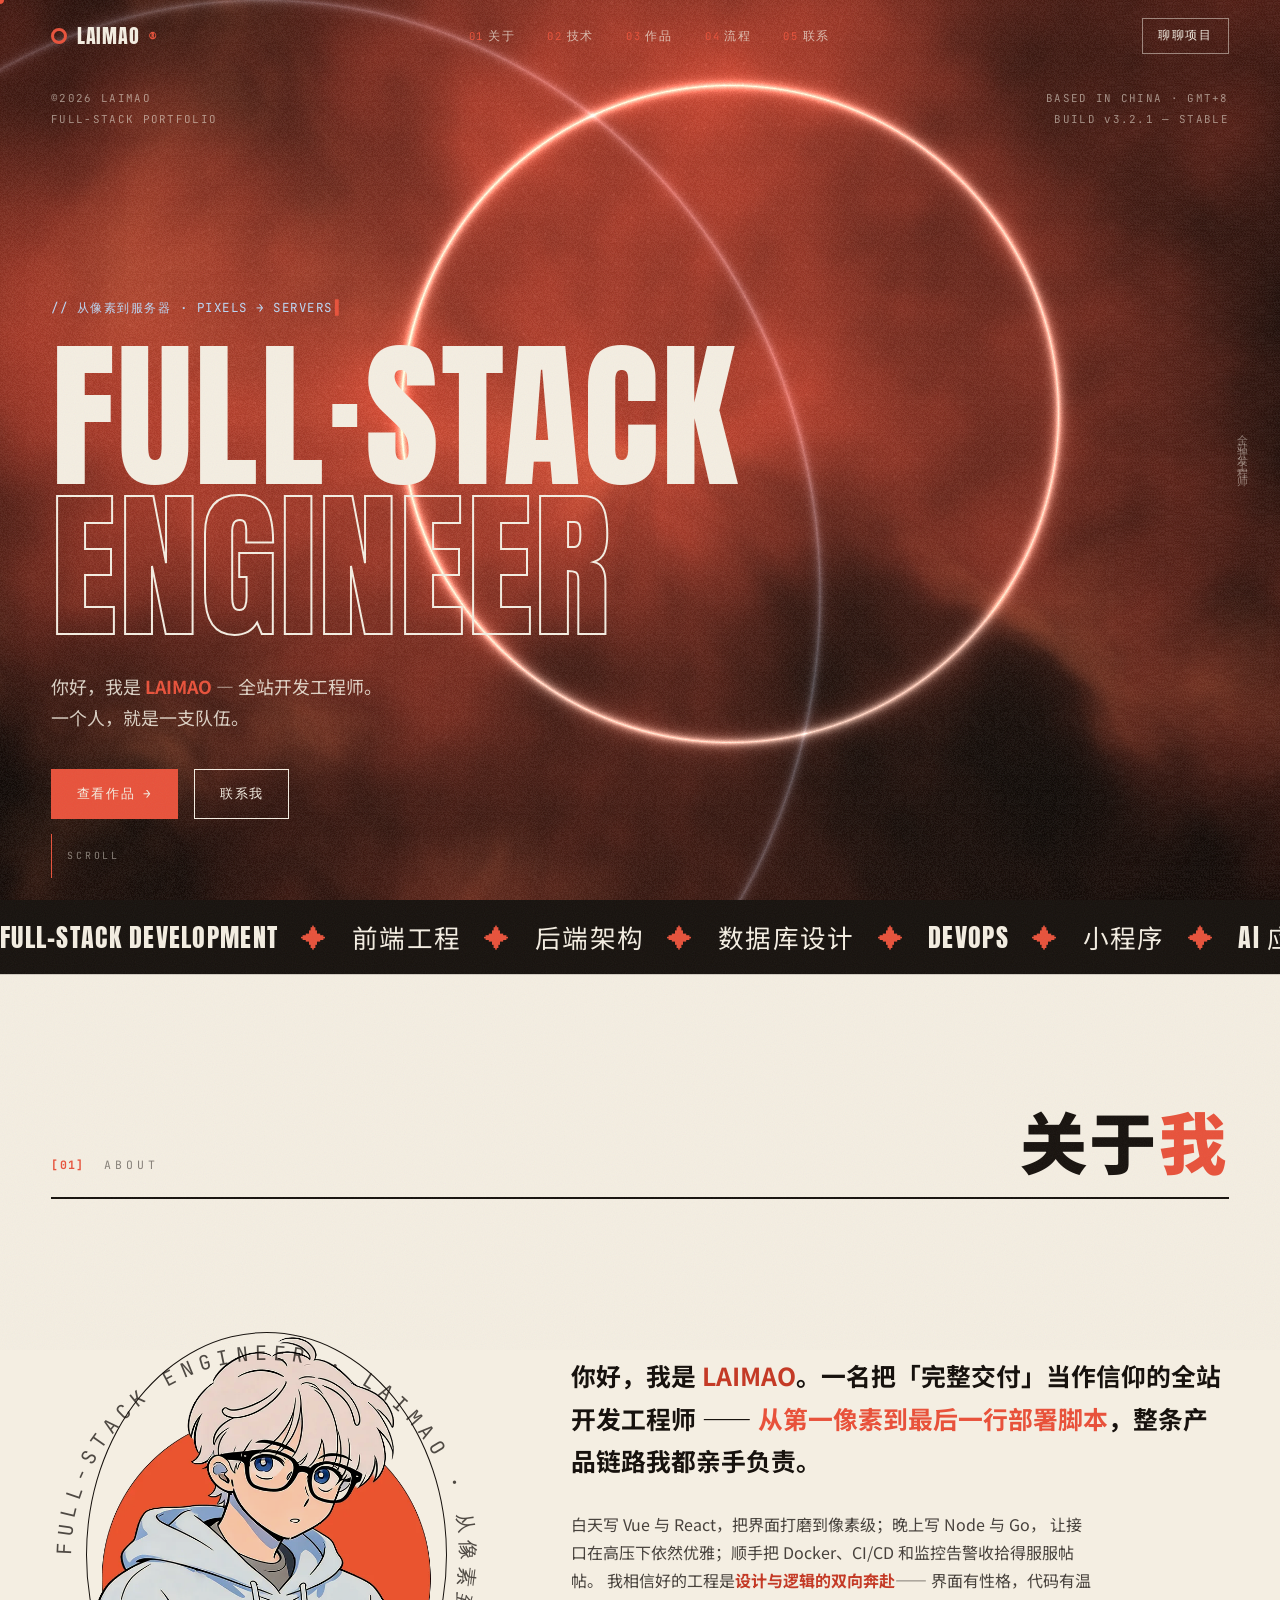
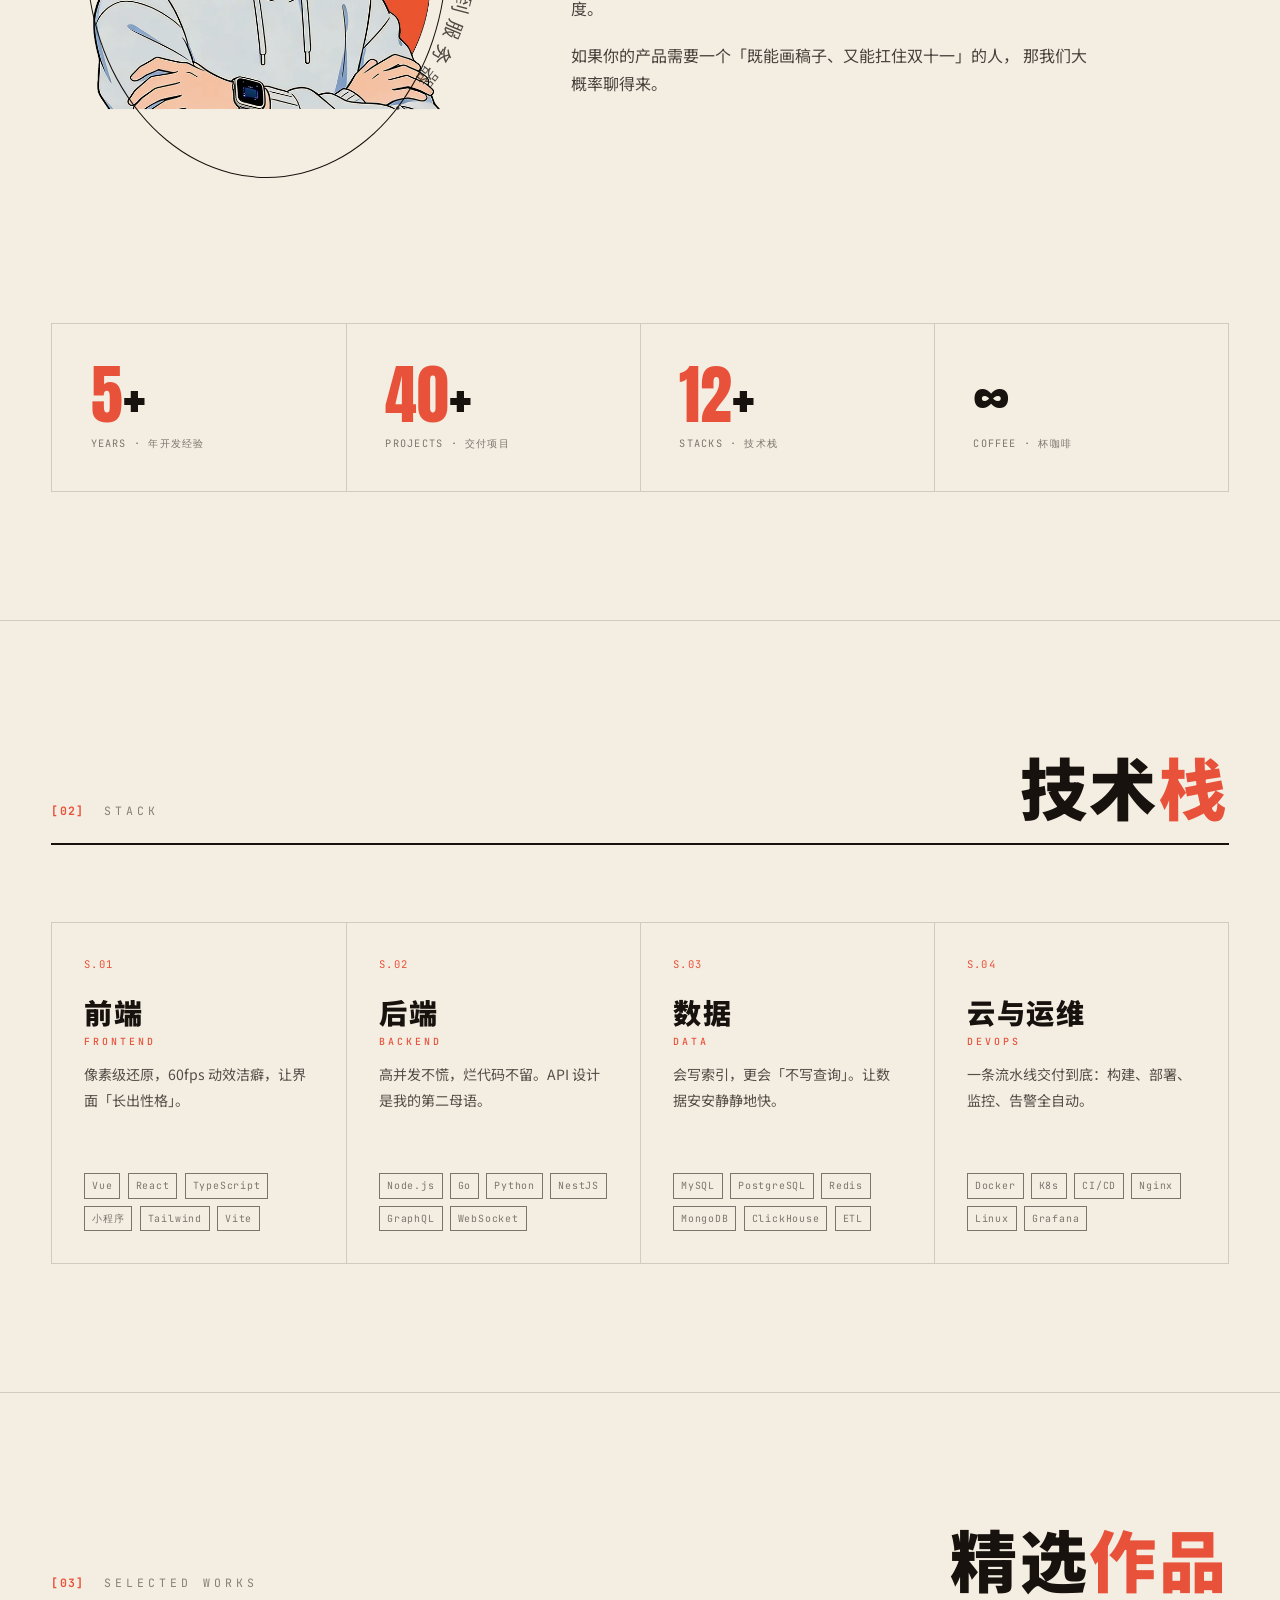
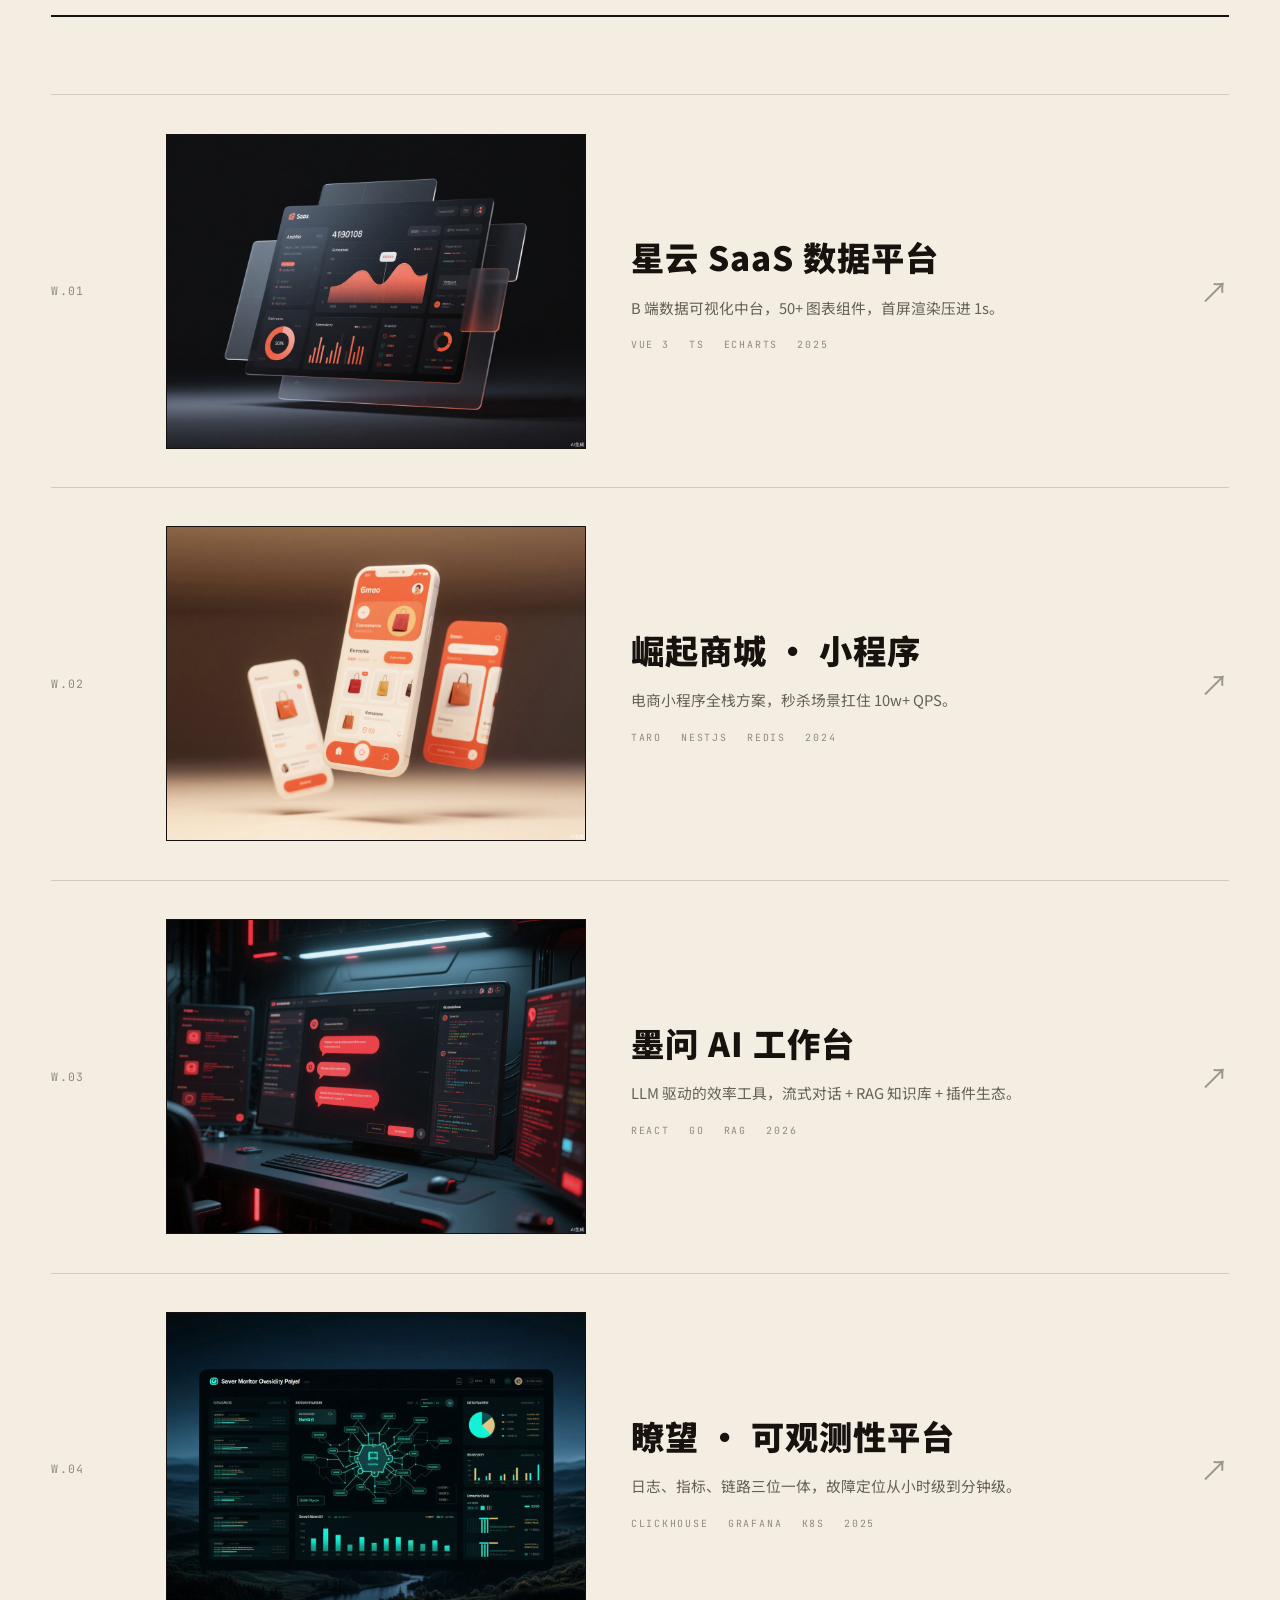
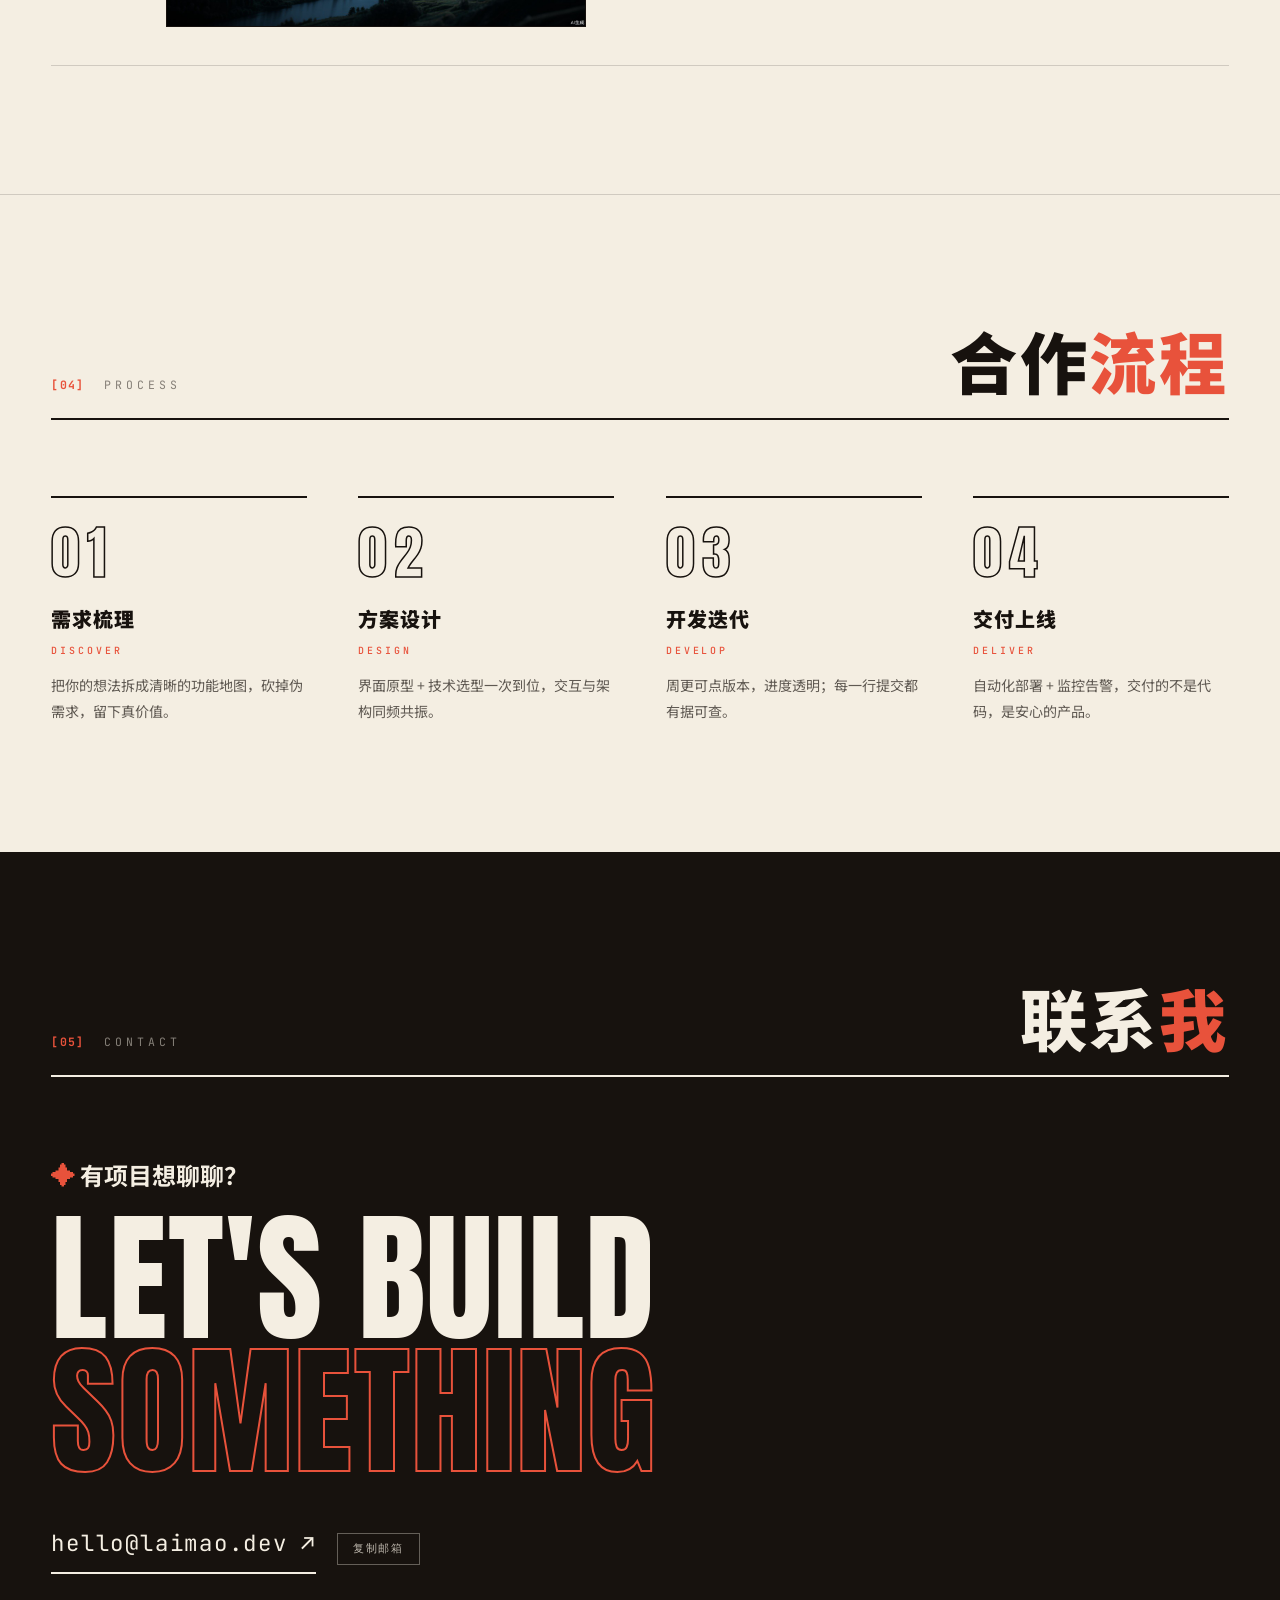
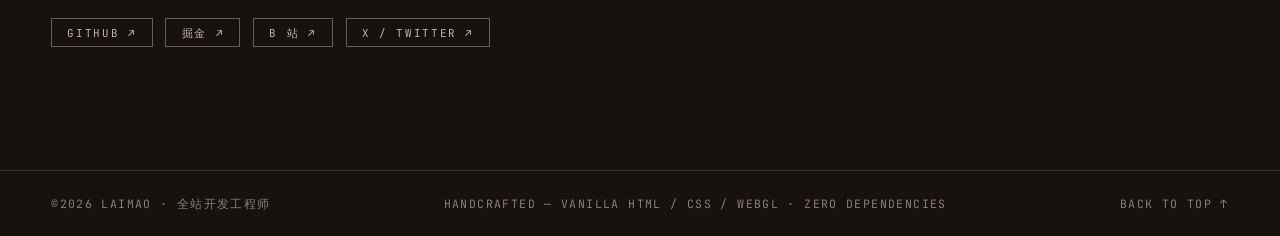
==== index.html @ 3cb1f4a6 "首次上传 版本v1.0，完成" ====
<!DOCTYPE html>
<html lang="zh-CN">
<head>
  <meta charset="UTF-8" />
  <meta name="viewport" content="width=device-width, initial-scale=1.0" />
  <title>LAIMAO® — 全栈开发工程师 · Full-Stack Engineer</title>
  <meta name="description" content="LAIMAO — 全站开发工程师个人品牌站。从像素到服务器，负责完整产品链路：前端工程、后端架构、数据库设计、DevOps 与 AI 应用。" />
  <meta name="theme-color" content="#17120e" />
  <meta property="og:type" content="website" />
  <meta property="og:locale" content="zh_CN" />
  <meta property="og:title" content="LAIMAO® — 全栈开发工程师 · Full-Stack Engineer" />
  <meta property="og:description" content="从像素到服务器，一个人就是一支队伍：前端工程、后端架构、数据库设计、DevOps 与 AI 应用。" />
  <!-- TODO: 部署后把 og:image 换成正式域名的绝对 URL -->
  <meta property="og:image" content="/assets/img/work-01.jpg" />
  <meta name="twitter:card" content="summary_large_image" />
  <meta name="twitter:title" content="LAIMAO® — 全栈开发工程师 · Full-Stack Engineer" />
  <meta name="twitter:description" content="从像素到服务器，一个人就是一支队伍。" />
  <!-- TODO: 确认正式域名，若非 laimao.dev 请同步替换 canonical / og:url / og:image -->
  <link rel="canonical" href="https://laimao.dev/" />
  <meta property="og:url" content="https://laimao.dev/" />
  <link rel="icon" href="data:image/svg+xml,%3Csvg xmlns='http://www.w3.org/2000/svg' viewBox='0 0 100 100'%3E%3Crect width='100' height='100' fill='%2317120E'/%3E%3Ccircle cx='50' cy='50' r='30' fill='none' stroke='%23E8523B' stroke-width='9'/%3E%3C/svg%3E" />
  <script>document.documentElement.classList.add("js");</script>
  <link rel="preconnect" href="https://fonts.loli.net" />
  <link rel="preconnect" href="https://gstatic.loli.net" crossorigin />
  <link href="https://fonts.loli.net/css2?family=Anton&family=JetBrains+Mono:wght@400;500;700&family=Noto+Sans+SC:wght@400;500;700;900&display=swap" rel="stylesheet" />
  <link rel="stylesheet" href="css/style.css" />
  <script type="application/ld+json">
  {
    "@context": "https://schema.org",
    "@type": "Person",
    "name": "LAIMAO",
    "jobTitle": "全栈开发工程师",
    "email": "hello@laimao.dev",
    "knowsAbout": ["前端工程", "后端架构", "数据库设计", "DevOps", "AI 应用"]
  }
  </script>
</head>
<body>
  <a class="skip-link" href="#main">跳到主要内容</a>

  <!-- 阅读进度条 -->
  <div class="progress" aria-hidden="true"></div>

  <!-- 自定义光标 -->
  <div class="cursor-dot" aria-hidden="true"></div>
  <div class="cursor-ring" aria-hidden="true"></div>

  <!-- 胶片颗粒 -->
  <div class="grain" aria-hidden="true"></div>

  <!-- 导航 -->
  <header class="nav" id="nav">
    <a class="nav__brand" href="#top">
      <span class="nav__mark" aria-hidden="true"></span>
      LAIMAO<sup>®</sup>
    </a>
    <nav class="nav__links" id="navLinks" aria-label="主导航">
      <a href="#about" class="nav__link"><em>01</em>关于</a>
      <a href="#stack" class="nav__link"><em>02</em>技术</a>
      <a href="#works" class="nav__link"><em>03</em>作品</a>
      <a href="#process" class="nav__link"><em>04</em>流程</a>
      <a href="#contact" class="nav__link"><em>05</em>联系</a>
    </nav>
    <a href="#contact" class="nav__cta magnetic">聊聊项目</a>
    <button class="nav__burger" id="navBurger" aria-label="打开菜单" aria-expanded="false">
      <span></span><span></span>
    </button>
  </header>

  <main id="main">

  <!-- ============ HERO ============ -->
  <section class="hero" id="top">
    <canvas id="shaderCanvas" aria-hidden="true"></canvas>

    <div class="hero__meta hero__meta--tl mono">
      ©2026 LAIMAO<br />FULL-STACK PORTFOLIO
    </div>
    <div class="hero__meta hero__meta--tr mono">
      BASED IN CHINA · GMT+8<br />BUILD v3.2.1 — STABLE
    </div>

    <div class="hero__title-wrap">
      <p class="hero__kicker mono reveal">// 从像素到服务器 · PIXELS → SERVERS</p>
      <h1 class="hero__title">
        <span class="hero__line reveal"><span class="hero__solid reveal--mask">FULL·STACK</span></span>
        <span class="hero__line reveal"><span class="hero__stroke reveal--mask">ENGINEER</span></span>
      </h1>
      <p class="hero__sub reveal">
        你好，我是 <strong>LAIMAO</strong> — 全站开发工程师。<br class="br-mobile" />
        一个人，就是一支队伍。
      </p>
      <div class="hero__actions reveal">
        <a href="#works" class="btn btn--solid magnetic">查看作品 <span class="btn__arrow">→</span></a>
        <a href="#contact" class="btn btn--ghost magnetic">联系我</a>
      </div>
    </div>

    <div class="hero__vertical mono" aria-hidden="true">全站开发工程师</div>

    <div class="hero__scroll mono" aria-hidden="true">
      <span class="hero__scroll-line"></span>
      SCROLL
    </div>
  </section>

  <!-- 跑马灯 -->
  <div class="marquee" aria-hidden="true">
    <div class="marquee__track">
      <span class="marquee__item">FULL-STACK DEVELOPMENT <i>✦</i> 前端工程 <i>✦</i> 后端架构 <i>✦</i> 数据库设计 <i>✦</i> DEVOPS <i>✦</i> 小程序 <i>✦</i> AI 应用 <i>✦</i></span>
      <span class="marquee__item">FULL-STACK DEVELOPMENT <i>✦</i> 前端工程 <i>✦</i> 后端架构 <i>✦</i> 数据库设计 <i>✦</i> DEVOPS <i>✦</i> 小程序 <i>✦</i> AI 应用 <i>✦</i></span>
    </div>
  </div>

  <!-- ============ 01 关于 ============ -->
  <section class="section about" id="about">
    <div class="section__head reveal">
      <span class="section__no mono">[01]</span>
      <span class="section__label mono">ABOUT</span>
      <h2 class="section__title">关于<em>我</em></h2>
    </div>

    <div class="about__grid">
      <figure class="about__portrait reveal" id="portraitTilt">
        <span class="about__circle" aria-hidden="true"></span>
        <svg class="about__ring" viewBox="0 0 200 200" aria-hidden="true">
          <defs>
            <path id="ringPath" d="M100,100 m-84,0 a84,84 0 1,1 168,0 a84,84 0 1,1 -168,0" />
          </defs>
          <text class="about__ring-text">
            <textPath href="#ringPath">FULL-STACK ENGINEER · LAIMAO · 从像素到服务器 ·&nbsp;</textPath>
          </text>
        </svg>
        <img src="assets/img/profile.webp" alt="LAIMAO 的头像插画" width="732" height="979" loading="lazy" decoding="async" />
      </figure>

      <div class="about__body">
        <p class="about__lede reveal">
          你好，我是 <strong>LAIMAO</strong>。一名把「完整交付」当作信仰的全站开发工程师 ——
          <em>从第一像素到最后一行部署脚本</em>，整条产品链路我都亲手负责。
        </p>
        <p class="reveal">
          白天写 Vue 与 React，把界面打磨到像素级；晚上写 Node 与 Go，
          让接口在高压下依然优雅；顺手把 Docker、CI/CD 和监控告警收拾得服服帖帖。
          我相信好的工程是<strong>设计与逻辑的双向奔赴</strong>—— 界面有性格，代码有温度。
        </p>
        <p class="reveal">
          如果你的产品需要一个「既能画稿子、又能扛住双十一」的人，
          那我们大概率聊得来。
        </p>

        <ul class="about__tags mono reveal">
          <li># 独立交付</li>
          <li># 性能洁癖</li>
          <li># 细节控</li>
          <li># 长期主义</li>
        </ul>
      </div>
    </div>

    <ul class="stats">
      <li class="stats__item reveal">
        <span class="stats__num"><b data-count="5">5</b>+</span>
        <span class="stats__label mono">YEARS · 年开发经验</span>
      </li>
      <li class="stats__item reveal">
        <span class="stats__num"><b data-count="40">40</b>+</span>
        <span class="stats__label mono">PROJECTS · 交付项目</span>
      </li>
      <li class="stats__item reveal">
        <span class="stats__num"><b data-count="12">12</b>+</span>
        <span class="stats__label mono">STACKS · 技术栈</span>
      </li>
      <li class="stats__item reveal">
        <span class="stats__num">∞</span>
        <span class="stats__label mono">COFFEE · 杯咖啡</span>
      </li>
    </ul>
  </section>

  <!-- ============ 02 技术栈 ============ -->
  <section class="section stack" id="stack">
    <div class="section__head reveal">
      <span class="section__no mono">[02]</span>
      <span class="section__label mono">STACK</span>
      <h2 class="section__title">技术<em>栈</em></h2>
    </div>

    <div class="stack__grid">
      <article class="stack__card reveal">
        <span class="stack__no mono">S.01</span>
        <h3 class="stack__name">前端<small>FRONTEND</small></h3>
        <p class="stack__desc">像素级还原，60fps 动效洁癖，让界面「长出性格」。</p>
        <ul class="stack__tags mono">
          <li>Vue</li><li>React</li><li>TypeScript</li><li>小程序</li><li>Tailwind</li><li>Vite</li>
        </ul>
      </article>
      <article class="stack__card reveal">
        <span class="stack__no mono">S.02</span>
        <h3 class="stack__name">后端<small>BACKEND</small></h3>
        <p class="stack__desc">高并发不慌，烂代码不留。API 设计是我的第二母语。</p>
        <ul class="stack__tags mono">
          <li>Node.js</li><li>Go</li><li>Python</li><li>NestJS</li><li>GraphQL</li><li>WebSocket</li>
        </ul>
      </article>
      <article class="stack__card reveal">
        <span class="stack__no mono">S.03</span>
        <h3 class="stack__name">数据<small>DATA</small></h3>
        <p class="stack__desc">会写索引，更会「不写查询」。让数据安安静静地快。</p>
        <ul class="stack__tags mono">
          <li>MySQL</li><li>PostgreSQL</li><li>Redis</li><li>MongoDB</li><li>ClickHouse</li><li>ETL</li>
        </ul>
      </article>
      <article class="stack__card reveal">
        <span class="stack__no mono">S.04</span>
        <h3 class="stack__name">云与运维<small>DEVOPS</small></h3>
        <p class="stack__desc">一条流水线交付到底：构建、部署、监控、告警全自动。</p>
        <ul class="stack__tags mono">
          <li>Docker</li><li>K8s</li><li>CI/CD</li><li>Nginx</li><li>Linux</li><li>Grafana</li>
        </ul>
      </article>
    </div>
  </section>

  <!-- ============ 03 作品 ============ -->
  <section class="section works" id="works">
    <div class="section__head reveal">
      <span class="section__no mono">[03]</span>
      <span class="section__label mono">SELECTED WORKS</span>
      <h2 class="section__title">精选<em>作品</em></h2>
    </div>

    <div class="works__list">
      <article class="work reveal">
        <span class="work__no mono">W.01</span>
        <div class="work__media">
          <img src="assets/img/work-01.jpg" alt="星云 SaaS 数据平台界面" loading="lazy" decoding="async" width="1024" height="768" />
        </div>
        <div class="work__info">
          <h3 class="work__title">星云 SaaS 数据平台</h3>
          <p class="work__desc">B 端数据可视化中台，50+ 图表组件，首屏渲染压进 1s。</p>
          <ul class="work__tags mono"><li>VUE 3</li><li>TS</li><li>ECHARTS</li><li>2025</li></ul>
        </div>
        <span class="work__arrow" aria-hidden="true">↗</span>
      </article>

      <article class="work reveal">
        <span class="work__no mono">W.02</span>
        <div class="work__media">
          <img src="assets/img/work-02.jpg" alt="崛起商城小程序界面" loading="lazy" decoding="async" width="1024" height="768" />
        </div>
        <div class="work__info">
          <h3 class="work__title">崛起商城 · 小程序</h3>
          <p class="work__desc">电商小程序全栈方案，秒杀场景扛住 10w+ QPS。</p>
          <ul class="work__tags mono"><li>TARO</li><li>NESTJS</li><li>REDIS</li><li>2024</li></ul>
        </div>
        <span class="work__arrow" aria-hidden="true">↗</span>
      </article>

      <article class="work reveal">
        <span class="work__no mono">W.03</span>
        <div class="work__media">
          <img src="assets/img/work-03.jpg" alt="墨问 AI 工作台界面" loading="lazy" decoding="async" width="1024" height="768" />
        </div>
        <div class="work__info">
          <h3 class="work__title">墨问 AI 工作台</h3>
          <p class="work__desc">LLM 驱动的效率工具，流式对话 + RAG 知识库 + 插件生态。</p>
          <ul class="work__tags mono"><li>REACT</li><li>GO</li><li>RAG</li><li>2026</li></ul>
        </div>
        <span class="work__arrow" aria-hidden="true">↗</span>
      </article>

      <article class="work reveal">
        <span class="work__no mono">W.04</span>
        <div class="work__media">
          <img src="assets/img/work-04.jpg" alt="瞭望监控台界面" loading="lazy" decoding="async" width="1024" height="768" />
        </div>
        <div class="work__info">
          <h3 class="work__title">瞭望 · 可观测性平台</h3>
          <p class="work__desc">日志、指标、链路三位一体，故障定位从小时级到分钟级。</p>
          <ul class="work__tags mono"><li>CLICKHOUSE</li><li>GRAFANA</li><li>K8S</li><li>2025</li></ul>
        </div>
        <span class="work__arrow" aria-hidden="true">↗</span>
      </article>
    </div>
  </section>

  <!-- ============ 04 流程 ============ -->
  <section class="section process" id="process">
    <div class="section__head reveal">
      <span class="section__no mono">[04]</span>
      <span class="section__label mono">PROCESS</span>
      <h2 class="section__title">合作<em>流程</em></h2>
    </div>

    <ol class="process__steps">
      <li class="process__step reveal">
        <span class="process__no mono">01</span>
        <h3>需求梳理<small>DISCOVER</small></h3>
        <p>把你的想法拆成清晰的功能地图，砍掉伪需求，留下真价值。</p>
      </li>
      <li class="process__step reveal">
        <span class="process__no mono">02</span>
        <h3>方案设计<small>DESIGN</small></h3>
        <p>界面原型 + 技术选型一次到位，交互与架构同频共振。</p>
      </li>
      <li class="process__step reveal">
        <span class="process__no mono">03</span>
        <h3>开发迭代<small>DEVELOP</small></h3>
        <p>周更可点版本，进度透明；每一行提交都有据可查。</p>
      </li>
      <li class="process__step reveal">
        <span class="process__no mono">04</span>
        <h3>交付上线<small>DELIVER</small></h3>
        <p>自动化部署 + 监控告警，交付的不是代码，是安心的产品。</p>
      </li>
    </ol>
  </section>

  <!-- ============ 05 联系 ============ -->
  <section class="section contact" id="contact">
    <div class="section__head reveal">
      <span class="section__no mono">[05]</span>
      <span class="section__label mono">CONTACT</span>
      <h2 class="section__title">联系<em>我</em></h2>
    </div>

    <div class="contact__hero reveal">
      <p class="contact__cn">有项目想聊聊？</p>
      <p class="contact__en" aria-hidden="true">LET'S BUILD<br /><span>SOMETHING</span></p>
      <div class="contact__mail-row">
        <a href="mailto:hello@laimao.dev" class="contact__mail magnetic">
          hello@laimao.dev <span aria-hidden="true">↗</span>
        </a>
        <button class="contact__copy mono" id="copyMail" type="button" aria-label="复制邮箱地址">复制邮箱</button>
      </div>
      <!-- TODO: 替换为真实主页链接 -->
      <ul class="contact__socials mono">
        <li><a href="https://github.com/" target="_blank" rel="noopener noreferrer">GITHUB ↗</a></li>
        <li><a href="https://juejin.cn/" target="_blank" rel="noopener noreferrer">掘金 ↗</a></li>
        <li><a href="https://space.bilibili.com/" target="_blank" rel="noopener noreferrer">B 站 ↗</a></li>
        <li><a href="https://x.com/" target="_blank" rel="noopener noreferrer">X / TWITTER ↗</a></li>
      </ul>
    </div>
  </section>

  </main>

  <!-- 页脚 -->
  <footer class="footer">
    <span class="mono">©2026 LAIMAO · 全站开发工程师</span>
    <span class="mono footer__mid">HANDCRAFTED — VANILLA HTML / CSS / WEBGL · ZERO DEPENDENCIES</span>
    <a href="#top" class="mono footer__top">BACK TO TOP ↑</a>
  </footer>

  <script src="js/shader.js"></script>
  <script src="js/main.js"></script>
</body>
</html>
---- css/style.css ----
/* ============================================================
   LAIMAO® — 全站开发工程师 · 品牌站
   设计语言：日系海报 × 开发者终端
   朱红 / 墨黑 / 奶油纸 · Anton + Noto Sans SC + JetBrains Mono
   ============================================================ */

:root {
  --ink: #17120e;
  --ink-2: #2a211a;
  --paper: #f4eee2;
  --paper-2: #ece4d4;
  --verm: #e8523b;
  --verm-deep: #c43a26;
  --sky: #bcd7f5;
  --line: rgba(23, 18, 14, 0.16);
  --line-strong: rgba(23, 18, 14, 0.7);
  --cream-line: rgba(244, 238, 226, 0.22);

  --disp: "Anton", "Noto Sans SC", sans-serif;
  --sans: "Noto Sans SC", "PingFang SC", "Microsoft YaHei", sans-serif;
  --mono: "JetBrains Mono", "SFMono-Regular", Consolas, monospace;

  --ease: cubic-bezier(0.22, 0.65, 0.3, 1);
  --pad-x: clamp(1.25rem, 4vw, 4rem);
}

/* ---------- Reset ---------- */
*,
*::before,
*::after {
  box-sizing: border-box;
  margin: 0;
  padding: 0;
}

html {
  scroll-behavior: smooth;
  overflow-x: hidden; /* 旧浏览器回退 */
  overflow-x: clip;
}

body {
  background: var(--paper);
  color: var(--ink);
  font-family: var(--sans);
  font-size: 16px;
  line-height: 1.75;
  -webkit-font-smoothing: antialiased;
  overflow-x: hidden; /* 旧浏览器回退 */
  overflow-x: clip;
}

img {
  max-width: 100%;
  display: block;
}

a {
  color: inherit;
  text-decoration: none;
}

ul,
ol {
  list-style: none;
}

::selection {
  background: var(--verm);
  color: var(--paper);
}

::-webkit-scrollbar {
  width: 10px;
}
::-webkit-scrollbar-track {
  background: var(--paper);
}
::-webkit-scrollbar-thumb {
  background: var(--ink);
  border: 2px solid var(--paper);
}

:focus-visible {
  outline: 2px solid var(--verm);
  outline-offset: 3px;
}

.mono {
  font-family: var(--mono);
  font-size: 0.72rem;
  letter-spacing: 0.12em;
}

/* ---------- 跳转链接（键盘用户） ---------- */
.skip-link {
  position: fixed;
  top: 0.8rem;
  left: 0.8rem;
  z-index: 300;
  background: var(--verm);
  color: var(--paper);
  font-family: var(--mono);
  font-size: 0.75rem;
  letter-spacing: 0.12em;
  padding: 0.7em 1.2em;
  transform: translateY(-200%);
  transition: transform 0.3s var(--ease);
}

.skip-link:focus-visible {
  transform: none;
}

/* ---------- 阅读进度条 ---------- */
.progress {
  position: fixed;
  top: 0;
  left: 0;
  width: 100%;
  height: 2px;
  background: var(--verm);
  transform: scaleX(0);
  transform-origin: left;
  z-index: 150;
  pointer-events: none;
  will-change: transform;
}

/* ---------- 胶片颗粒 ---------- */
.grain {
  position: fixed;
  inset: -50%;
  z-index: 9990;
  pointer-events: none;
  opacity: 0.055;
  background-image: url("data:image/svg+xml,%3Csvg xmlns='http://www.w3.org/2000/svg' width='300' height='300'%3E%3Cfilter id='n'%3E%3CfeTurbulence type='fractalNoise' baseFrequency='0.9' numOctaves='2' stitchTiles='stitch'/%3E%3C/filter%3E%3Crect width='100%25' height='100%25' filter='url(%23n)'/%3E%3C/svg%3E");
  animation: grain-shift 0.9s steps(4) infinite;
}

@keyframes grain-shift {
  0% { transform: translate(0, 0); }
  25% { transform: translate(-2%, 1.4%); }
  50% { transform: translate(1.6%, -1%); }
  75% { transform: translate(-1%, -1.8%); }
  100% { transform: translate(0, 0); }
}

/* ---------- 自定义光标 ---------- */
.cursor-dot,
.cursor-ring {
  position: fixed;
  top: 0;
  left: 0;
  z-index: 9999;
  pointer-events: none;
  border-radius: 50%;
  transform: translate(-50%, -50%);
  will-change: transform;
  display: none; /* 无 JS 时彻底隐藏 */
}

.cursor-dot {
  width: 8px;
  height: 8px;
  background: var(--verm);
}

.cursor-ring {
  width: 38px;
  height: 38px;
  border: 1px solid rgba(23, 18, 14, 0.55);
  transition: width 0.3s var(--ease), height 0.3s var(--ease),
    border-color 0.3s, background-color 0.3s;
}

.cursor-ring.is-active {
  width: 58px;
  height: 58px;
  border-color: var(--verm);
  background: rgba(232, 82, 59, 0.08);
}

/* 深色区域上光标环反色 */
.on-dark .cursor-ring {
  border-color: rgba(244, 238, 226, 0.7);
}

/* 仅在 JS 可用 + 精确指针环境下显示 */
html.js .cursor-dot,
html.js .cursor-ring {
  display: block;
}

@media (hover: none), (pointer: coarse) {
  html.js .cursor-dot,
  html.js .cursor-ring {
    display: none;
  }
}

/* ============================================================
   NAV
   ============================================================ */
.nav {
  position: fixed;
  top: 0;
  left: 0;
  right: 0;
  z-index: 100;
  display: flex;
  align-items: center;
  justify-content: space-between;
  gap: 2rem;
  padding: 1.1rem var(--pad-x);
  border-bottom: 1px solid transparent;
  transition: background-color 0.4s, border-color 0.4s, padding 0.4s;
}

.nav.is-scrolled {
  background: rgba(244, 238, 226, 0.82);
  backdrop-filter: blur(14px);
  -webkit-backdrop-filter: blur(14px);
  border-bottom-color: var(--line);
  padding-top: 0.8rem;
  padding-bottom: 0.8rem;
}

.nav__brand {
  font-family: var(--disp);
  font-size: 1.25rem;
  letter-spacing: 0.04em;
  display: flex;
  align-items: center;
  gap: 0.6rem;
  color: var(--paper);
  transition: color 0.4s;
}

.nav.is-scrolled .nav__brand {
  color: var(--ink);
}

.nav__brand sup {
  font-size: 0.55em;
  color: var(--verm);
}

.nav__mark {
  width: 16px;
  height: 16px;
  border: 3px solid var(--verm);
  border-radius: 50%;
  flex: none;
}

.nav__links {
  display: flex;
  gap: clamp(1.25rem, 2.5vw, 2.5rem);
}

.nav__link {
  font-family: var(--mono);
  font-size: 0.78rem;
  letter-spacing: 0.14em;
  color: rgba(244, 238, 226, 0.72);
  position: relative;
  padding-block: 0.25rem;
  transition: color 0.3s;
}

.nav.is-scrolled .nav__link {
  color: rgba(23, 18, 14, 0.66);
}

.nav__link em {
  font-style: normal;
  color: var(--verm);
  margin-right: 0.35em;
  font-size: 0.85em;
}

.nav__link::after {
  content: "";
  position: absolute;
  left: 0;
  bottom: 0;
  width: 100%;
  height: 1px;
  background: var(--verm);
  transform: scaleX(0);
  transform-origin: right;
  transition: transform 0.35s var(--ease);
}

.nav__link:hover {
  color: var(--verm) !important;
}

.nav__link:hover::after {
  transform: scaleX(1);
  transform-origin: left;
}

/* 当前区域高亮（Scrollspy） */
.nav__link.is-active {
  color: var(--verm) !important;
}

.nav__link.is-active::after {
  transform: scaleX(1);
  transform-origin: left;
}

.nav__cta {
  font-family: var(--mono);
  font-size: 0.75rem;
  letter-spacing: 0.12em;
  color: var(--paper);
  border: 1px solid rgba(244, 238, 226, 0.5);
  padding: 0.55em 1.3em;
  transition: 0.3s;
}

.nav.is-scrolled .nav__cta {
  color: var(--ink);
  border-color: rgba(23, 18, 14, 0.45);
}

.nav__cta:hover {
  background: var(--verm);
  border-color: var(--verm);
  color: var(--paper) !important;
}

.nav__burger {
  display: none;
  flex-direction: column;
  justify-content: center;
  gap: 6px;
  width: 42px;
  height: 42px;
  background: none;
  border: 1px solid rgba(244, 238, 226, 0.4);
  cursor: pointer;
  align-items: center;
  z-index: 102;
}

.nav__burger span {
  display: block;
  width: 18px;
  height: 1.5px;
  background: var(--paper);
  transition: transform 0.35s var(--ease), background 0.3s;
}

.nav.is-scrolled .nav__burger span {
  background: var(--ink);
}

.nav--open .nav__burger span {
  background: var(--paper);
}

.nav--open .nav__burger span:first-child {
  transform: translateY(3.75px) rotate(45deg);
}

.nav--open .nav__burger span:last-child {
  transform: translateY(-3.75px) rotate(-45deg);
}

/* ============================================================
   HERO
   ============================================================ */
.hero {
  position: relative;
  min-height: 100vh; /* 旧浏览器回退 */
  min-height: 100svh;
  background: var(--ink);
  overflow: hidden;
  display: flex;
  flex-direction: column;
  justify-content: flex-end;
}

/* 无 WebGL / 着色器失败时的氛围底色（正常时被不透明 canvas 覆盖） */
.hero::before {
  content: "";
  position: absolute;
  inset: 0;
  background:
    radial-gradient(60% 75% at 74% 28%, rgba(196, 58, 38, 0.32), transparent 62%),
    radial-gradient(46% 60% at 16% 78%, rgba(232, 82, 59, 0.16), transparent 66%),
    radial-gradient(42% 50% at 55% 55%, rgba(188, 215, 245, 0.05), transparent 70%);
}

#shaderCanvas {
  position: absolute;
  inset: 0;
  width: 100%;
  height: 100%;
  display: block;
}

.hero__meta {
  position: absolute;
  z-index: 3;
  color: rgba(244, 238, 226, 0.55);
  line-height: 1.9;
  font-size: 0.68rem;
}

.hero__meta--tl {
  top: 5.5rem;
  left: var(--pad-x);
}

.hero__meta--tr {
  top: 5.5rem;
  right: var(--pad-x);
  text-align: right;
}

.hero__title-wrap {
  position: relative;
  z-index: 3;
  padding: 0 var(--pad-x) clamp(4rem, 9vh, 7rem);
  max-width: 1500px;
}

.hero__kicker {
  color: var(--sky);
  margin-bottom: 1.4rem;
  font-size: 0.78rem;
}

.hero__kicker::after {
  content: "▌";
  color: var(--verm);
  animation: blink 1.1s steps(1) infinite;
  margin-left: 0.2em;
}

@keyframes blink {
  50% { opacity: 0; }
}

@keyframes menu-in {
  from {
    opacity: 0;
    transform: translateY(18px);
  }
  to {
    opacity: 1;
    transform: none;
  }
}

.hero__title {
  font-family: var(--disp);
  font-weight: 400;
  text-transform: uppercase;
  font-size: clamp(3rem, 12.5vw, 11.5rem);
  line-height: 0.94;
  letter-spacing: 0.01em;
}

.hero__line {
  display: block;
  overflow: hidden;
}

.hero__solid,
.hero__stroke {
  display: block; /* 使 transform 生效（遮罩入场） */
}

.hero__solid {
  color: var(--paper);
}

.hero__stroke {
  color: transparent;
  -webkit-text-stroke: 2px var(--paper);
}

.hero__sub {
  margin-top: 1.8rem;
  color: rgba(244, 238, 226, 0.85);
  font-size: clamp(1rem, 1.4vw, 1.2rem);
}

.hero__sub strong {
  color: var(--verm);
  font-weight: 700;
}

.hero__actions {
  display: flex;
  gap: 1rem;
  margin-top: 2.2rem;
  flex-wrap: wrap;
}

.btn {
  font-family: var(--mono);
  font-size: 0.8rem;
  letter-spacing: 0.14em;
  padding: 1em 1.9em;
  border: 1px solid var(--paper);
  display: inline-flex;
  align-items: center;
  gap: 0.6em;
  transition: background-color 0.3s, color 0.3s, border-color 0.3s,
    transform 0.2s ease-out;
}

.btn--solid {
  background: var(--verm);
  border-color: var(--verm);
  color: var(--paper);
}

.btn--solid:hover {
  background: var(--paper);
  border-color: var(--paper);
  color: var(--ink);
}

.btn--ghost {
  color: var(--paper);
  background: transparent;
}

.btn--ghost:hover {
  background: var(--paper);
  color: var(--ink);
}

.btn__arrow {
  transition: transform 0.3s var(--ease);
}

.btn:hover .btn__arrow {
  transform: translateX(5px);
}

.hero__vertical {
  position: absolute;
  z-index: 3;
  right: calc(var(--pad-x) * 0.55);
  top: 50%;
  transform: translateY(-50%);
  writing-mode: vertical-rl;
  letter-spacing: 0.6em;
  color: rgba(244, 238, 226, 0.45);
  font-size: 0.7rem;
}

.hero__scroll {
  position: absolute;
  z-index: 3;
  left: var(--pad-x);
  bottom: 1.4rem;
  display: flex;
  align-items: center;
  gap: 0.9rem;
  color: rgba(244, 238, 226, 0.5);
  font-size: 0.62rem;
  letter-spacing: 0.3em;
}

.hero__scroll-line {
  width: 1px;
  height: 44px;
  background: rgba(244, 238, 226, 0.4);
  position: relative;
  overflow: hidden;
}

.hero__scroll-line::after {
  content: "";
  position: absolute;
  inset: 0;
  background: var(--verm);
  animation: scroll-drip 1.8s var(--ease) infinite;
}

@keyframes scroll-drip {
  0% { transform: translateY(-100%); }
  60%, 100% { transform: translateY(100%); }
}

/* ============================================================
   跑马灯
   ============================================================ */
.marquee {
  background: var(--ink);
  color: var(--paper);
  border-top: 1px solid var(--ink);
  border-bottom: 1px solid var(--ink);
  overflow: hidden;
  padding-top: 0.85rem;
  padding-bottom: 0.85rem;
  position: relative;
  z-index: 4;
}

.marquee__track {
  display: flex;
  width: max-content;
  animation: marquee 26s linear infinite;
  will-change: transform;
}

.marquee__item {
  font-family: var(--disp);
  font-size: clamp(1.1rem, 2.2vw, 1.6rem);
  letter-spacing: 0.05em;
  white-space: nowrap;
  padding-right: 2rem;
  text-transform: uppercase;
}

.marquee__item i {
  font-style: normal;
  color: var(--verm);
  margin-inline: 1rem;
}

@keyframes marquee {
  to { transform: translateX(-50%); }
}

/* ============================================================
   SECTION 通用
   ============================================================ */
.section {
  padding: clamp(5.5rem, 10vw, 9rem) var(--pad-x);
  border-top: 1px solid var(--line);
}

/* 锚点跳转留出固定导航高度 */
section[id] {
  scroll-margin-top: 76px;
}

.section__head {
  max-width: 1400px;
  margin: 0 auto clamp(3rem, 6vw, 5rem);
  display: flex;
  align-items: baseline;
  gap: 1.2rem;
  padding-bottom: 1.4rem;
  position: relative;
}

/* 标题下划线：随滚动显现从左向右绘出 */
.section__head::after {
  content: "";
  position: absolute;
  left: 0;
  right: 0;
  bottom: 0;
  height: 2px;
  background: var(--ink);
  transform: scaleX(0);
  transform-origin: left;
  transition: transform 1s var(--ease) 0.25s;
}

.section__head.in-view::after,
html:not(.js) .section__head::after {
  transform: scaleX(1);
}

.section__no {
  color: var(--verm);
  font-weight: 700;
}

.section__label {
  color: rgba(23, 18, 14, 0.5);
  letter-spacing: 0.35em;
  text-transform: uppercase;
}

.section__title {
  margin-left: auto;
  font-family: var(--sans);
  font-weight: 900;
  font-size: clamp(2.2rem, 5.5vw, 4.2rem);
  line-height: 1.1;
  letter-spacing: 0.04em;
}

.section__title em {
  font-style: normal;
  color: var(--verm);
}

/* ============================================================
   01 ABOUT
   ============================================================ */
.about__grid {
  max-width: 1400px;
  margin-inline: auto;
  display: grid;
  grid-template-columns: minmax(280px, 430px) 1fr;
  gap: clamp(3rem, 7vw, 7rem);
  align-items: center;
}

.about__portrait {
  position: relative;
  padding: 6%;
  overflow: hidden; /* 裁剪旋转圆环超出容器的空角，避免移动端横向溢出 */
}

.about__portrait img {
  position: relative;
  z-index: 2;
  width: 100%;
  height: auto; /* 跟随固有宽高比，避免 height 属性提示把高度钉死导致变形 */
  mix-blend-mode: multiply; /* 白底融入纸面，露出背后的圆环 */
  filter: contrast(1.04) saturate(1.05);
}

.about__circle {
  position: absolute;
  z-index: 1;
  inset: 10% 8%;
  border: 1.5px solid var(--ink);
  border-radius: 50%;
}

.about__ring {
  position: absolute;
  z-index: 3;
  inset: -4%;
  width: 108%;
  height: 108%;
  animation: spin 26s linear infinite;
}

.about__ring-text {
  font-family: var(--mono);
  font-size: 8.6px;
  letter-spacing: 0.32em;
  fill: rgba(23, 18, 14, 0.75);
}

@keyframes spin {
  to { transform: rotate(360deg); }
}

.about__lede {
  font-size: clamp(1.25rem, 2vw, 1.55rem);
  font-weight: 700;
  line-height: 1.7;
  margin-bottom: 1.8rem;
}

.about__lede em {
  font-style: normal;
  color: var(--verm);
}

.about__body p:not(.about__lede) {
  color: rgba(23, 18, 14, 0.78);
  max-width: 58ch;
  margin-bottom: 1.2rem;
}

.about__body strong {
  color: var(--verm-deep);
}

.about__tags {
  display: flex;
  flex-wrap: wrap;
  gap: 0.6rem;
  margin-top: 1.8rem;
}

.about__tags li {
  border: 1px solid var(--line-strong);
  padding: 0.4em 1em;
  font-size: 0.68rem;
  letter-spacing: 0.1em;
  transition: 0.3s;
  cursor: default;
}

.about__tags li:hover {
  background: var(--ink);
  color: var(--paper);
  border-color: var(--ink);
}

.stats {
  max-width: 1400px;
  margin: clamp(4rem, 7vw, 6rem) auto 0;
  display: grid;
  grid-template-columns: repeat(4, 1fr);
  border: 1px solid var(--line);
}

.stats__item {
  padding: clamp(1.5rem, 3vw, 2.5rem);
  border-left: 1px solid var(--line);
  display: flex;
  flex-direction: column;
  gap: 0.5rem;
}

.stats__item:first-child {
  border-left: none;
}

.stats__num {
  font-family: var(--disp);
  font-size: clamp(2.6rem, 5vw, 4.2rem);
  line-height: 1;
  font-variant-numeric: tabular-nums; /* 数字滚动时不抖动 */
}

.stats__num b {
  font-weight: 400;
  color: var(--verm);
}

.stats__label {
  color: rgba(23, 18, 14, 0.55);
  font-size: 0.64rem;
}

/* ============================================================
   02 STACK
   ============================================================ */
.stack__grid {
  max-width: 1400px;
  margin-inline: auto;
  display: grid;
  grid-template-columns: repeat(4, 1fr);
  border: 1px solid var(--line);
}

.stack__card {
  padding: clamp(1.6rem, 2.5vw, 2.2rem);
  border-left: 1px solid var(--line);
  min-height: 340px;
  display: flex;
  flex-direction: column;
  position: relative;
  overflow: hidden;
  transition: background-color 0.45s var(--ease), color 0.45s var(--ease);
}

.stack__card:first-child {
  border-left: none;
}

.stack__card::before {
  content: "";
  position: absolute;
  right: -70px;
  bottom: -70px;
  width: 150px;
  height: 150px;
  border: 1.5px solid var(--verm);
  border-radius: 50%;
  opacity: 0;
  transform: scale(0.6) rotate(-12deg);
  transition: 0.5s var(--ease);
}

.stack__card:hover {
  background: var(--ink);
  color: var(--paper);
}

.stack__card:hover::before {
  opacity: 1;
  transform: scale(1) rotate(0deg);
}

.stack__no {
  font-size: 0.66rem;
  color: var(--verm);
  margin-bottom: 1.4rem;
}

.stack__name {
  font-size: clamp(1.6rem, 2.2vw, 2rem);
  font-weight: 900;
  letter-spacing: 0.06em;
  line-height: 1.15;
  margin-bottom: 0.8rem;
}

.stack__name small {
  display: block;
  font-family: var(--mono);
  font-weight: 500;
  font-size: 0.62rem;
  letter-spacing: 0.3em;
  color: var(--verm);
  margin-top: 0.5rem;
}

.stack__desc {
  font-size: 0.88rem;
  line-height: 1.85;
  opacity: 0.72;
  flex: 1;
}

.stack__tags {
  display: flex;
  flex-wrap: wrap;
  gap: 0.45rem;
  margin-top: 1.6rem;
}

.stack__tags li {
  font-size: 0.62rem;
  letter-spacing: 0.08em;
  border: 1px solid currentColor;
  opacity: 0.55;
  padding: 0.3em 0.7em;
  transition: opacity 0.3s;
}

.stack__card:hover .stack__tags li {
  opacity: 0.9;
}

/* ============================================================
   03 WORKS
   ============================================================ */
.works__list {
  max-width: 1400px;
  margin-inline: auto;
  border-bottom: 1px solid var(--line);
}

.work {
  display: grid;
  grid-template-columns: 70px minmax(260px, 420px) 1fr 40px;
  gap: clamp(1.5rem, 3.5vw, 3.5rem);
  align-items: center;
  padding: clamp(1.8rem, 3vw, 2.8rem) 0;
  border-top: 1px solid var(--line);
  position: relative;
}

.work__no {
  color: rgba(23, 18, 14, 0.45);
  font-size: 0.72rem;
}

.work__media {
  aspect-ratio: 4 / 3;
  overflow: hidden;
  border: 1px solid var(--line);
  background: var(--ink);
}

.work__media img {
  width: 100%;
  height: 100%;
  object-fit: cover;
  transform: scale(1.01);
  transition: transform 0.7s var(--ease), filter 0.7s;
  filter: saturate(0.92);
}

.work:hover .work__media img {
  transform: scale(1.07);
  filter: saturate(1.1);
}

.work__title {
  font-size: clamp(1.4rem, 2.6vw, 2.1rem);
  font-weight: 900;
  letter-spacing: 0.03em;
  margin-bottom: 0.5rem;
  transition: color 0.3s;
}

.work__desc {
  color: rgba(23, 18, 14, 0.65);
  font-size: 0.92rem;
  max-width: 52ch;
}

.work__tags {
  display: flex;
  gap: 1.2rem;
  margin-top: 1rem;
  flex-wrap: wrap;
}

.work__tags li {
  font-size: 0.62rem;
  letter-spacing: 0.18em;
  color: rgba(23, 18, 14, 0.45);
}

.work__arrow {
  font-size: 1.8rem;
  justify-self: end;
  transition: transform 0.35s var(--ease), color 0.35s;
  color: rgba(23, 18, 14, 0.4);
}

.work:hover .work__title {
  color: var(--verm);
}

.work:hover .work__arrow {
  transform: translate(6px, -6px);
  color: var(--verm);
}

/* 桌面端：悬停整行右移缩进 */
@media (hover: hover) and (pointer: fine) {
  .work {
    transition: padding-left 0.5s var(--ease);
  }
  html.js .work.reveal {
    transition: opacity 0.9s var(--ease), transform 0.9s var(--ease),
      padding-left 0.5s var(--ease);
    transition-delay: var(--d, 0s), var(--d, 0s), 0s;
  }
  .work:hover {
    padding-left: clamp(0.4rem, 1.2vw, 1.2rem);
  }
}

/* ============================================================
   04 PROCESS
   ============================================================ */
.process__steps {
  max-width: 1400px;
  margin-inline: auto;
  display: grid;
  grid-template-columns: repeat(4, 1fr);
  gap: clamp(2rem, 4vw, 3.5rem);
  counter-reset: step;
}

.process__step {
  border-top: 2px solid var(--ink);
  padding-top: 1.6rem;
  position: relative;
}

.process__no {
  font-family: var(--disp);
  font-size: clamp(2.8rem, 4.5vw, 4rem);
  line-height: 1;
  color: transparent;
  -webkit-text-stroke: 1.5px var(--ink);
  display: block;
  margin-bottom: 1.2rem;
  transition: color 0.35s;
}

.process__step:hover .process__no {
  color: var(--verm);
  -webkit-text-stroke-color: var(--verm);
}

.process__step h3 {
  font-size: 1.25rem;
  font-weight: 900;
  letter-spacing: 0.05em;
  margin-bottom: 0.3rem;
}

.process__step h3 small {
  display: block;
  font-family: var(--mono);
  font-weight: 500;
  font-size: 0.62rem;
  letter-spacing: 0.3em;
  color: var(--verm);
  margin-top: 0.4rem;
}

.process__step p {
  font-size: 0.88rem;
  color: rgba(23, 18, 14, 0.68);
  line-height: 1.85;
  margin-top: 0.8rem;
}

/* ============================================================
   05 CONTACT
   ============================================================ */
.contact {
  background: var(--ink);
  color: var(--paper);
  border-top: none;
}

.contact .section__head::after {
  background: var(--paper);
}

.contact .section__label {
  color: rgba(244, 238, 226, 0.5);
}

.contact__hero {
  max-width: 1400px;
  margin-inline: auto;
}

.contact__cn {
  font-size: clamp(1.1rem, 2vw, 1.5rem);
  font-weight: 700;
  margin-bottom: 1rem;
}

.contact__cn::before {
  content: "✦ ";
  color: var(--verm);
}

.contact__en {
  font-family: var(--disp);
  font-size: clamp(3.4rem, 11vw, 10rem);
  line-height: 0.95;
  text-transform: uppercase;
  letter-spacing: 0.01em;
}

.contact__en span {
  color: transparent;
  -webkit-text-stroke: 2px var(--verm);
}

.contact__mail-row {
  display: flex;
  align-items: center;
  flex-wrap: wrap;
  gap: 1.3rem;
  margin-top: 2.8rem;
}

.contact__mail {
  display: inline-flex;
  align-items: center;
  gap: 0.6em;
  font-family: var(--mono);
  font-size: clamp(1rem, 2vw, 1.4rem);
  letter-spacing: 0.08em;
  padding-bottom: 0.4em;
  border-bottom: 2px solid var(--paper);
  transition: color 0.3s, border-color 0.3s;
}

.contact__mail:hover {
  color: var(--verm);
  border-color: var(--verm);
}

.contact__copy {
  font-family: var(--mono);
  font-size: 0.68rem;
  letter-spacing: 0.15em;
  color: rgba(244, 238, 226, 0.75);
  background: transparent;
  border: 1px solid rgba(244, 238, 226, 0.35);
  padding: 0.65em 1.4em;
  cursor: pointer;
  transition: background-color 0.3s, color 0.3s, border-color 0.3s;
}

.contact__copy:hover {
  background: var(--paper);
  border-color: var(--paper);
  color: var(--ink);
}

.contact__copy.is-copied {
  background: var(--verm);
  border-color: var(--verm);
  color: var(--paper);
}

.contact__socials {
  display: flex;
  flex-wrap: wrap;
  gap: 0.8rem;
  margin-top: 3rem;
}

.contact__socials a {
  border: 1px solid rgba(244, 238, 226, 0.35);
  padding: 0.6em 1.4em;
  font-size: 0.68rem;
  letter-spacing: 0.15em;
  color: rgba(244, 238, 226, 0.75);
  transition: 0.3s;
}

.contact__socials a:hover {
  background: var(--verm);
  border-color: var(--verm);
  color: var(--paper);
}

/* ============================================================
   FOOTER
   ============================================================ */
.footer {
  background: var(--ink);
  color: rgba(244, 238, 226, 0.5);
  border-top: 1px solid rgba(244, 238, 226, 0.14);
  display: flex;
  align-items: center;
  justify-content: space-between;
  gap: 1.5rem;
  padding: 1.4rem var(--pad-x);
  font-size: 0.62rem;
}

.footer__mid {
  text-align: center;
}

.footer__top {
  transition: color 0.3s;
}

.footer__top:hover {
  color: var(--verm);
}

/* ============================================================
   REVEAL 动效
   ============================================================ */
/* 仅在 JS 可用时分阶段显现（无 JS 时内容直接可见） */
html.js .reveal {
  opacity: 0;
  transform: translateY(30px);
  transition: opacity 0.9s var(--ease), transform 0.9s var(--ease);
  transition-delay: var(--d, 0s);
}

html.js .reveal.in-view {
  opacity: 1;
  transform: none;
}

/* Hero 大标题：行本身不位移，由内部遮罩负责入场
   （初始位移挂在未被观察的内部 span 上，避免元素被移出视口导致 IO 死锁） */
html.js .hero__title .reveal {
  opacity: 1;
  transform: none;
  transition: none;
}

html.js .reveal--mask {
  display: block;
  transform: translateY(112%);
  transition: transform 1.15s var(--ease);
}

html.js .reveal.in-view .reveal--mask {
  transform: none;
}

html.js .hero__title .reveal:nth-child(2) .reveal--mask {
  transition-delay: 0.14s;
}

/* ============================================================
   响应式
   ============================================================ */
@media (max-width: 1080px) {
  .stack__grid {
    grid-template-columns: repeat(2, 1fr);
  }
  .stack__card:nth-child(odd) {
    border-left: none;
  }
  .stack__card:nth-child(n + 3) {
    border-top: 1px solid var(--line);
  }
  .process__steps {
    grid-template-columns: repeat(2, 1fr);
  }
  .work {
    grid-template-columns: minmax(220px, 380px) 1fr;
  }
  .work__no {
    position: absolute;
    top: 1rem;
    right: 1rem;
    z-index: 2;
    color: var(--paper);
    background: var(--verm);
    padding: 0.35em 0.6em;
  }
  .work__arrow {
    position: absolute;
    right: 0;
    bottom: 2rem;
  }
}

@media (max-width: 860px) {
  .nav__links,
  .nav__cta {
    display: none;
  }

  .nav__burger {
    display: flex;
  }

  /* 移动端全屏菜单 */
  .nav--open {
    background: var(--ink);
    border-bottom-color: transparent;
  }

  .nav--open .nav__brand {
    color: var(--paper);
  }

  .nav--open .nav__links {
    display: flex;
    position: fixed;
    inset: 0;
    background: var(--ink);
    flex-direction: column;
    justify-content: center;
    padding: 0 var(--pad-x);
    gap: 2rem;
    z-index: 101;
  }

  .nav--open .nav__link {
    color: var(--paper);
    font-size: 1.6rem;
    font-family: var(--sans);
    font-weight: 900;
    letter-spacing: 0.1em;
  }

  .nav--open .nav__link em {
    font-size: 0.5em;
    vertical-align: middle;
  }

  /* 移动端菜单：逐项错峰入场 */
  .nav--open .nav__link {
    animation: menu-in 0.55s var(--ease) both;
  }
  .nav--open .nav__link:nth-child(1) { animation-delay: 0.05s; }
  .nav--open .nav__link:nth-child(2) { animation-delay: 0.11s; }
  .nav--open .nav__link:nth-child(3) { animation-delay: 0.17s; }
  .nav--open .nav__link:nth-child(4) { animation-delay: 0.23s; }
  .nav--open .nav__link:nth-child(5) { animation-delay: 0.29s; }

  /* 无 JS 环境：直接平铺导航，隐藏汉堡与 CTA */
  html:not(.js) .nav__links {
    display: flex;
    flex-wrap: wrap;
    gap: 0.8rem;
  }
  html:not(.js) .nav__link {
    font-size: 0.66rem;
  }
  html:not(.js) .nav__burger,
  html:not(.js) .nav__cta {
    display: none;
  }

  .hero__meta--tr {
    display: none;
  }

  .hero__vertical {
    display: none;
  }

  .about__grid {
    grid-template-columns: 1fr;
    gap: 4rem;
  }

  .about__portrait {
    max-width: 400px;
    margin-inline: auto;
  }

  .stats {
    grid-template-columns: repeat(2, 1fr);
  }

  .stats__item:nth-child(odd) {
    border-left: none;
  }

  .stats__item:nth-child(n + 3) {
    border-top: 1px solid var(--line);
  }

  .work {
    grid-template-columns: 1fr;
    gap: 1.2rem;
  }

  .work__arrow {
    display: none; /* 单列布局下避免与标签重叠 */
  }

  .process__steps {
    grid-template-columns: 1fr;
    gap: 2.5rem;
  }

  .footer {
    flex-direction: column;
    gap: 0.6rem;
    text-align: center;
  }
}

@media (max-width: 560px) {
  .section__head {
    flex-wrap: wrap;
    row-gap: 0.5rem;
  }
  .section__title {
    margin-left: 0;
    flex-basis: 100%;
  }
  .stack__grid {
    grid-template-columns: 1fr;
  }
  .stack__card {
    border-left: none !important;
    border-top: 1px solid var(--line);
    min-height: 0;
  }
  .stack__card:first-child {
    border-top: none;
  }
  .hero__meta--tl {
    top: 4.8rem;
  }
}

/* ============================================================
   横屏矮屏（手机横置）：压缩首屏
   ============================================================ */
@media (max-height: 600px) and (orientation: landscape) {
  .hero__title {
    font-size: clamp(2.8rem, 9vw, 7rem);
  }
  .hero__title-wrap {
    padding-bottom: 3rem;
  }
  .hero__sub {
    margin-top: 1rem;
  }
  .hero__actions {
    margin-top: 1.3rem;
  }
  .hero__meta,
  .hero__scroll {
    display: none;
  }
}

/* ============================================================
   Reduced Motion
   ============================================================ */
@media (prefers-reduced-motion: reduce) {
  html {
    scroll-behavior: auto;
  }
  .grain,
  .marquee__track,
  .about__ring,
  .hero__scroll-line::after,
  .hero__kicker::after {
    animation: none !important;
  }
  .nav--open .nav__link {
    animation: none !important;
  }
  html.js .reveal,
  html.js .reveal--mask {
    opacity: 1 !important;
    transform: none !important;
    transition: none !important;
  }
  * {
    transition-duration: 0.01ms !important;
  }
}
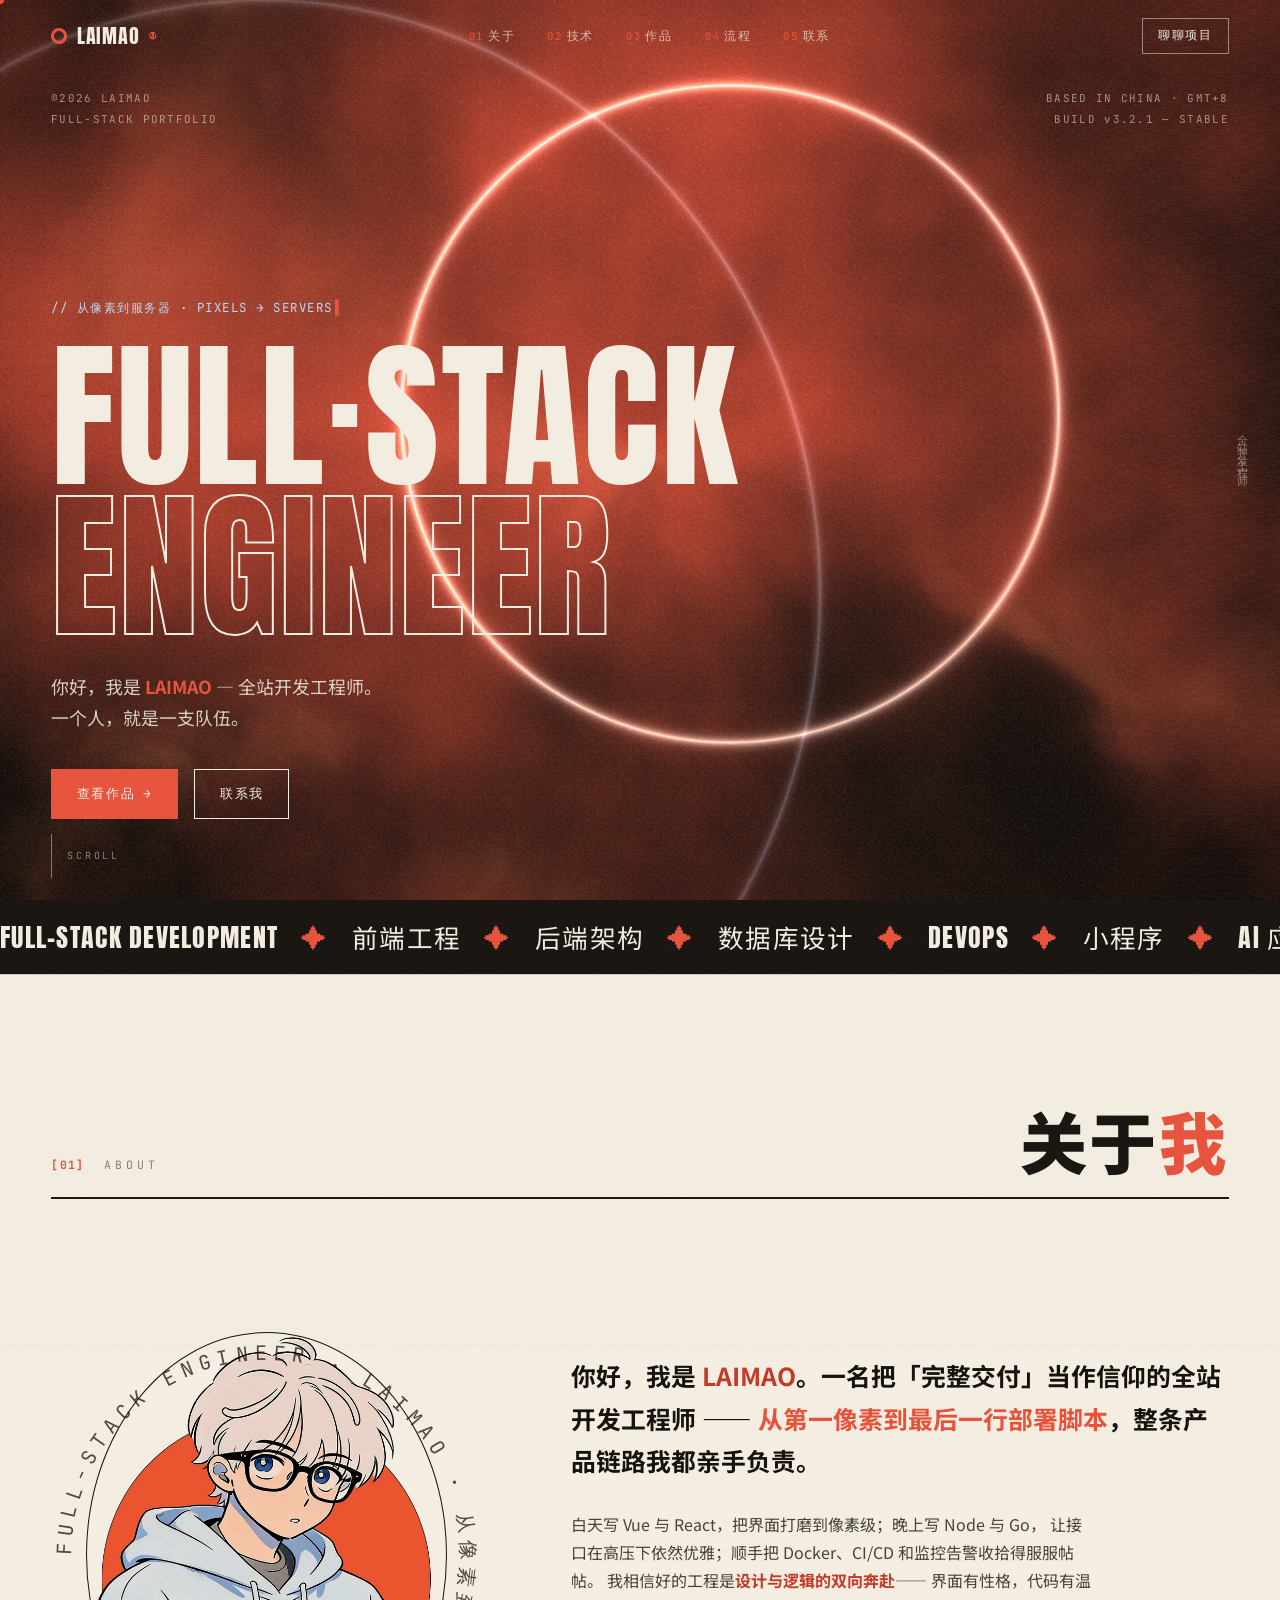
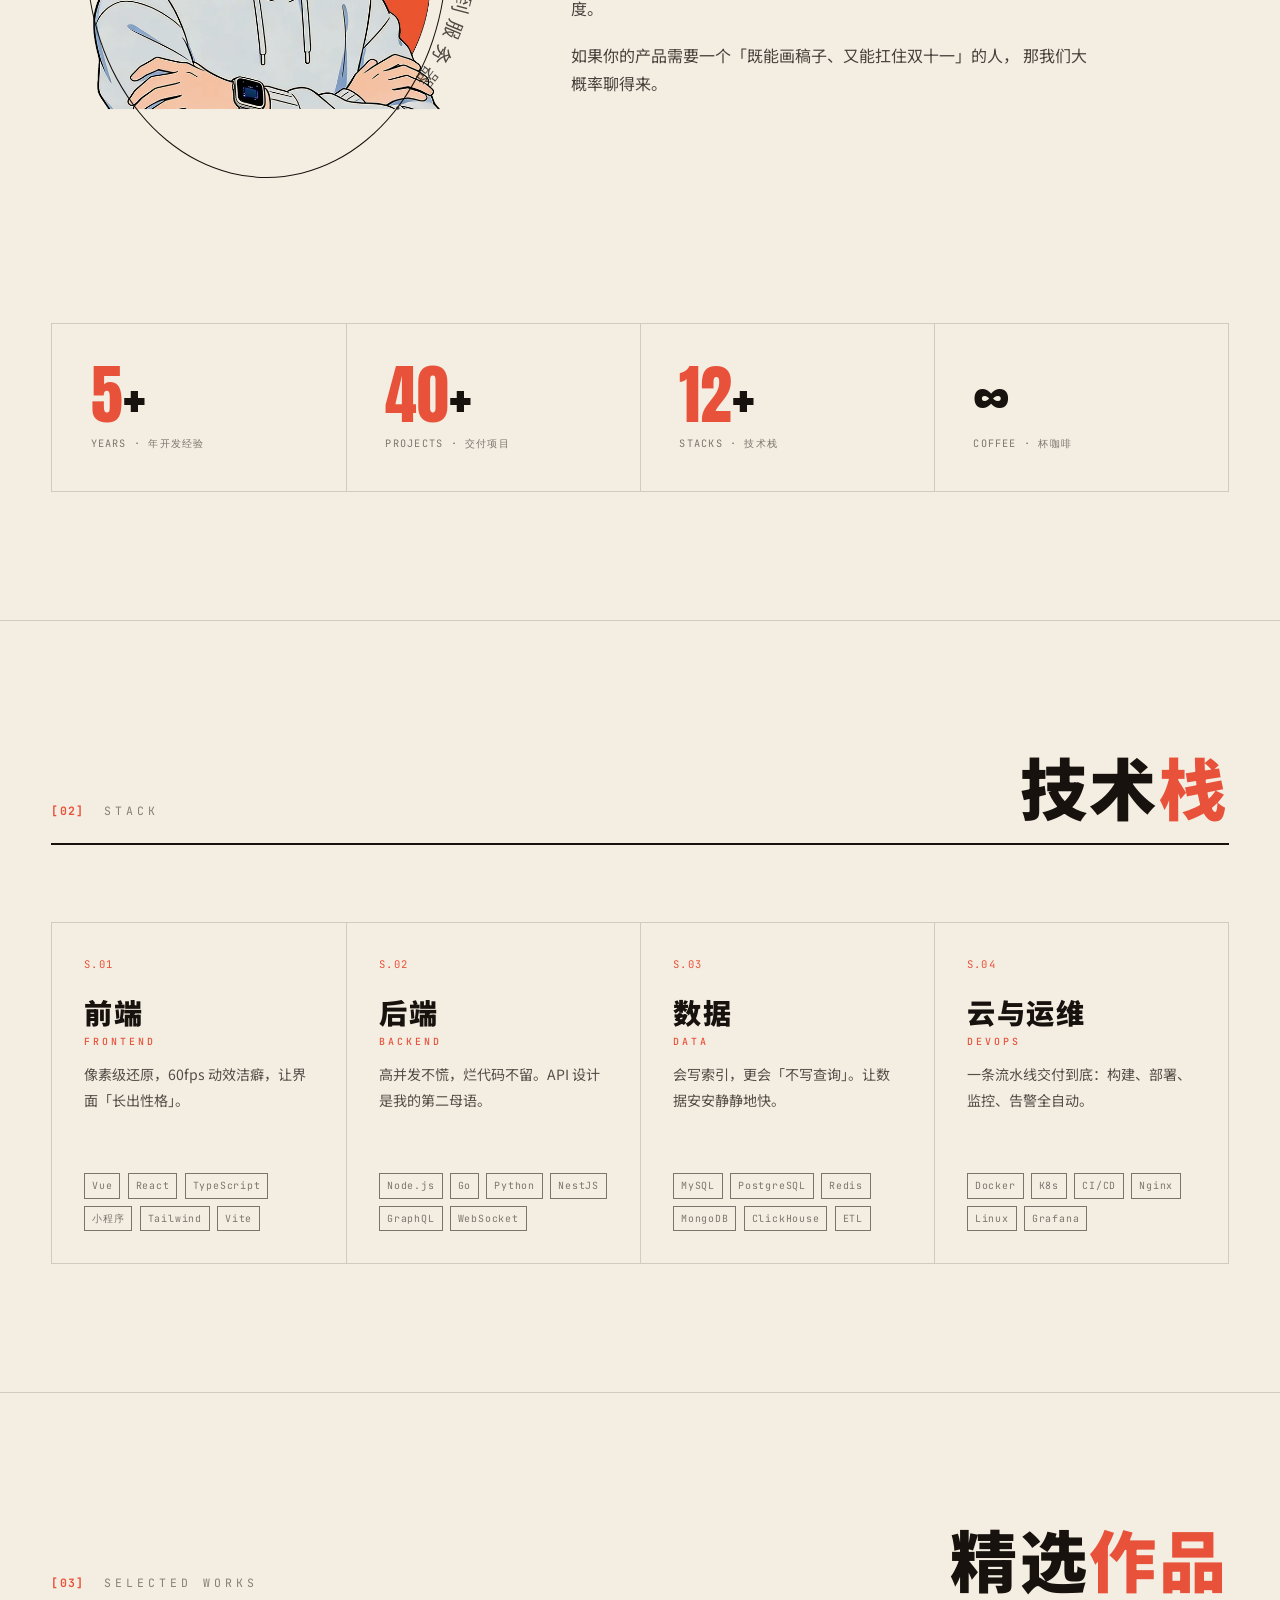
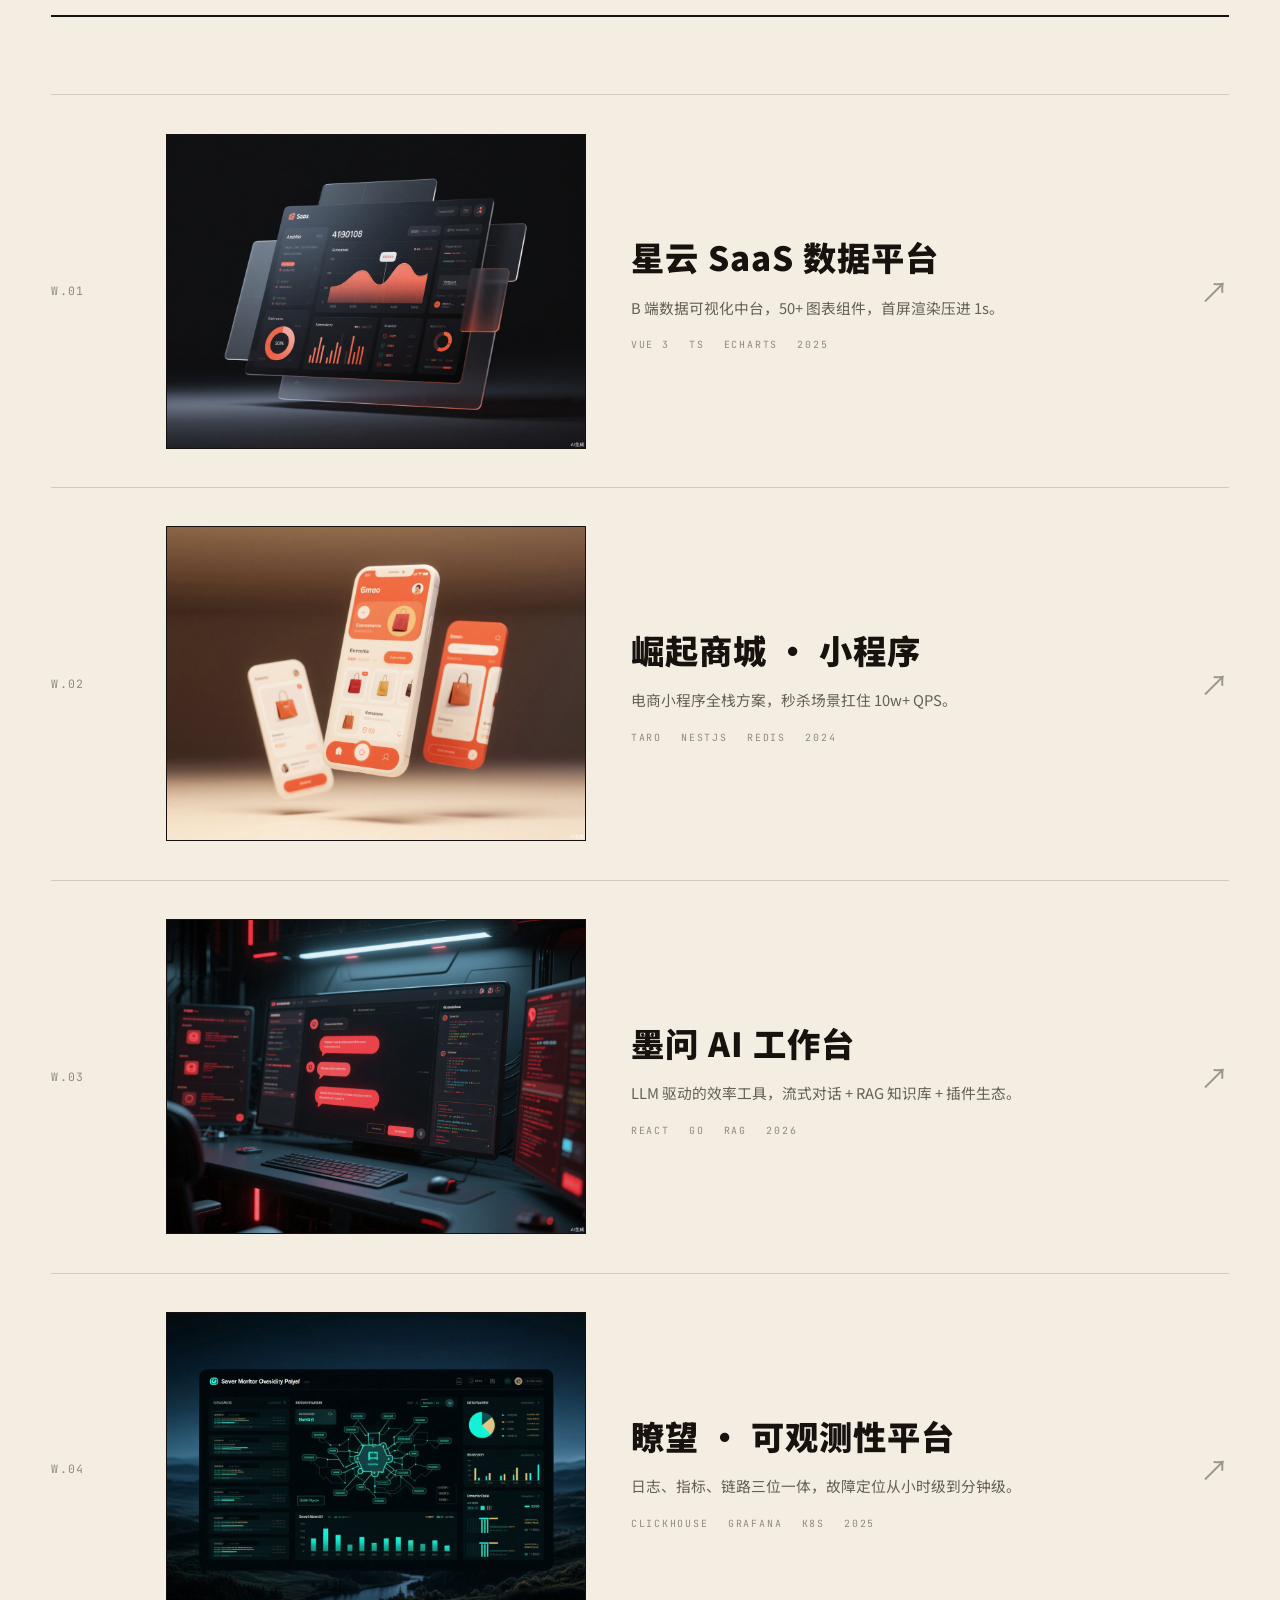
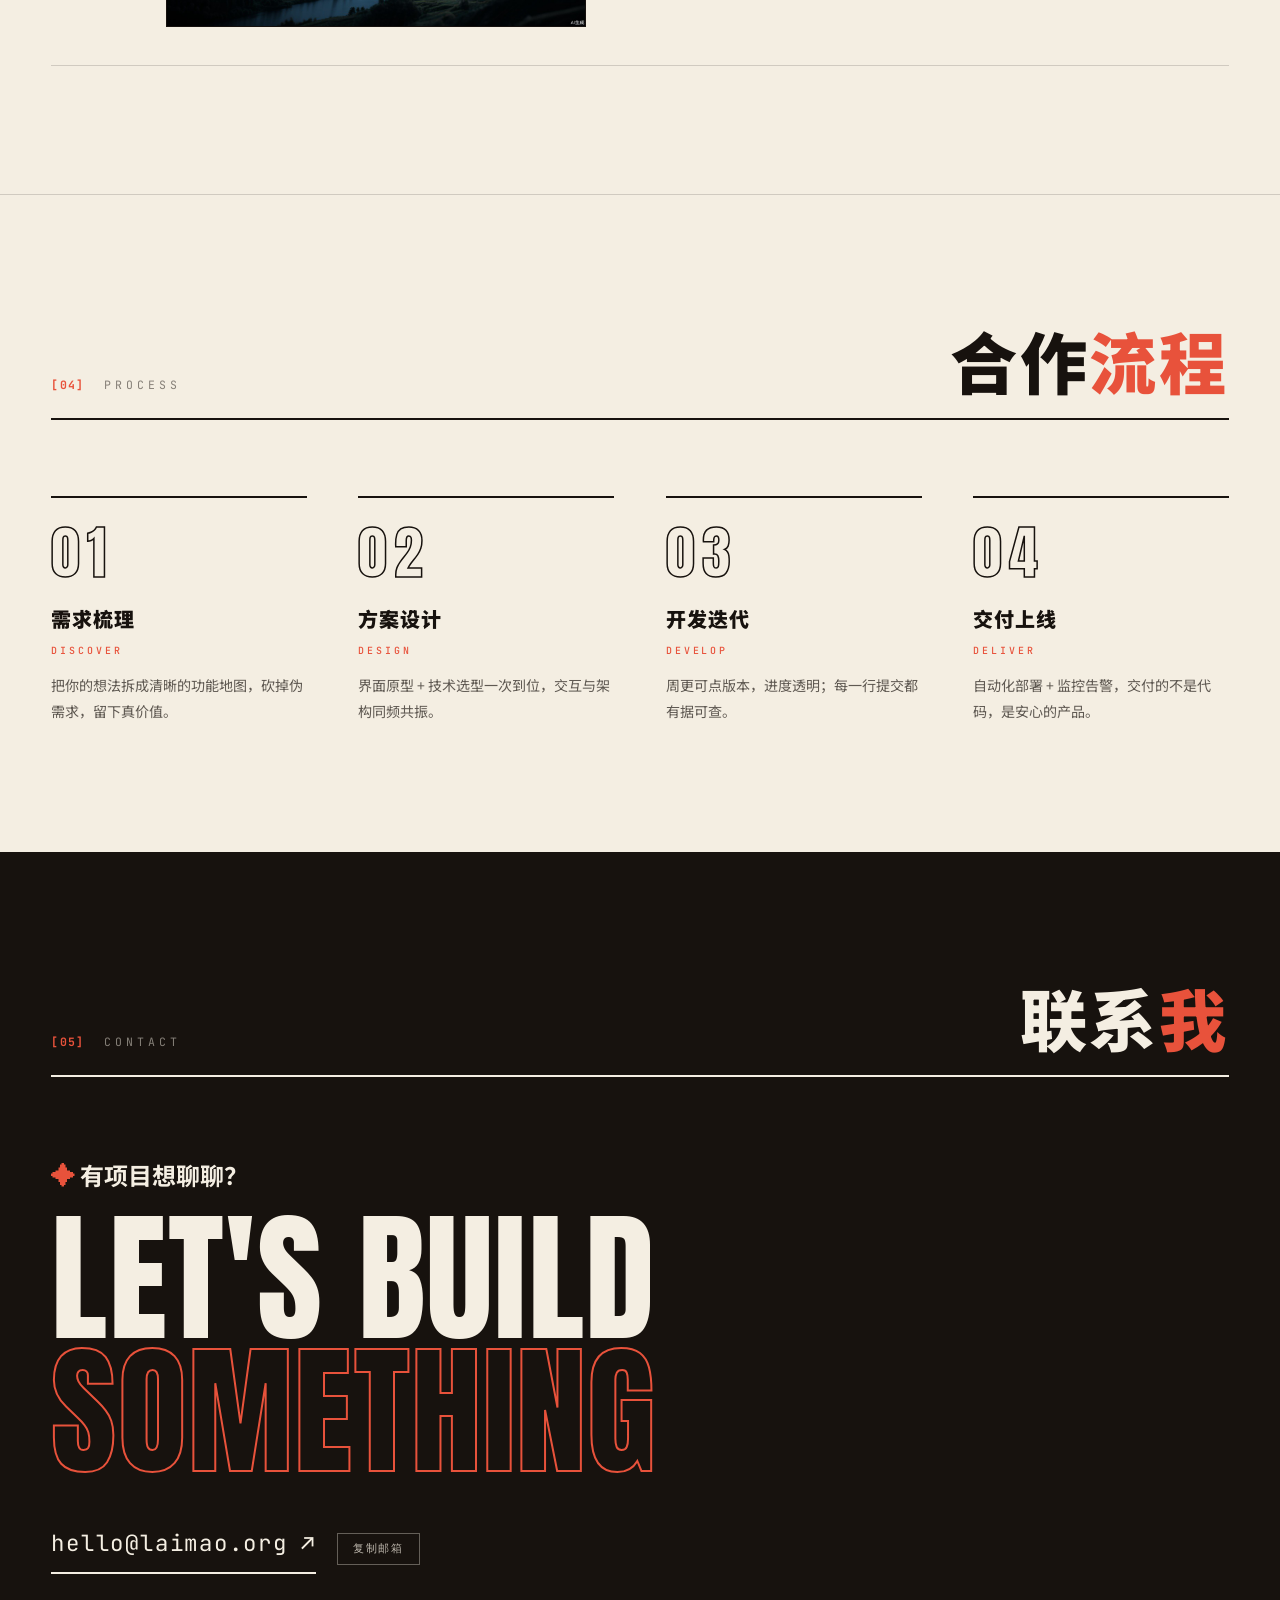
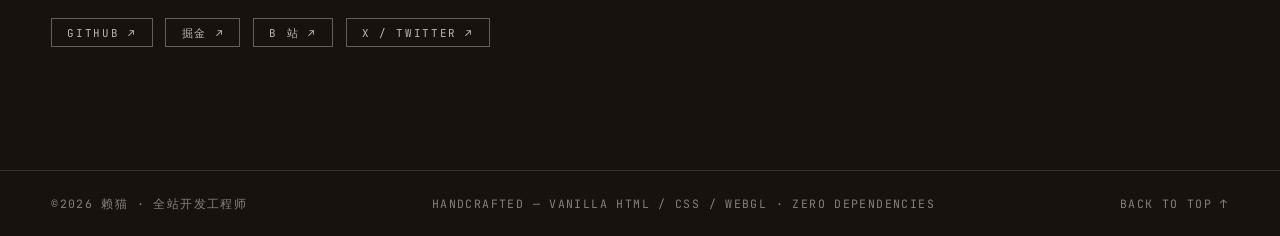
==== commit b4b868e1: "Update index.html" ====
--- a/index.html
+++ b/index.html
@@ -3,7 +3,7 @@
 <head>
   <meta charset="UTF-8" />
   <meta name="viewport" content="width=device-width, initial-scale=1.0" />
-  <title>LAIMAO® — 全栈开发工程师 · Full-Stack Engineer</title>
+  <title>赖猫 — 全栈开发工程师 · Full-Stack Engineer</title>
   <meta name="description" content="LAIMAO — 全站开发工程师个人品牌站。从像素到服务器，负责完整产品链路：前端工程、后端架构、数据库设计、DevOps 与 AI 应用。" />
   <meta name="theme-color" content="#17120e" />
   <meta property="og:type" content="website" />
@@ -15,9 +15,9 @@
   <meta name="twitter:card" content="summary_large_image" />
   <meta name="twitter:title" content="LAIMAO® — 全栈开发工程师 · Full-Stack Engineer" />
   <meta name="twitter:description" content="从像素到服务器，一个人就是一支队伍。" />
-  <!-- TODO: 确认正式域名，若非 laimao.dev 请同步替换 canonical / og:url / og:image -->
-  <link rel="canonical" href="https://laimao.dev/" />
-  <meta property="og:url" content="https://laimao.dev/" />
+  <!-- TODO: 确认正式域名，若非 laimao.org 请同步替换 canonical / og:url / og:image -->
+  <link rel="canonical" href="https://www.laimao.org/" />
+  <meta property="og:url" content="https://www.laimao.org/" />
   <link rel="icon" href="data:image/svg+xml,%3Csvg xmlns='http://www.w3.org/2000/svg' viewBox='0 0 100 100'%3E%3Crect width='100' height='100' fill='%2317120E'/%3E%3Ccircle cx='50' cy='50' r='30' fill='none' stroke='%23E8523B' stroke-width='9'/%3E%3C/svg%3E" />
   <script>document.documentElement.classList.add("js");</script>
   <link rel="preconnect" href="https://fonts.loli.net" />
@@ -26,11 +26,11 @@
   <link rel="stylesheet" href="css/style.css" />
   <script type="application/ld+json">
   {
-    "@context": "https://schema.org",
+    "@context": "https://www.laimao.org",
     "@type": "Person",
-    "name": "LAIMAO",
+    "name": "赖猫",
     "jobTitle": "全栈开发工程师",
-    "email": "hello@laimao.dev",
+    "email": "hello@laimao.org",
     "knowsAbout": ["前端工程", "后端架构", "数据库设计", "DevOps", "AI 应用"]
   }
   </script>
@@ -329,8 +329,8 @@
       <p class="contact__cn">有项目想聊聊？</p>
       <p class="contact__en" aria-hidden="true">LET'S BUILD<br /><span>SOMETHING</span></p>
       <div class="contact__mail-row">
-        <a href="mailto:hello@laimao.dev" class="contact__mail magnetic">
-          hello@laimao.dev <span aria-hidden="true">↗</span>
+        <a href="mailto:hello@laimao.org" class="contact__mail magnetic">
+          hello@laimao.org <span aria-hidden="true">↗</span>
         </a>
         <button class="contact__copy mono" id="copyMail" type="button" aria-label="复制邮箱地址">复制邮箱</button>
       </div>
@@ -348,7 +348,7 @@
 
   <!-- 页脚 -->
   <footer class="footer">
-    <span class="mono">©2026 LAIMAO · 全站开发工程师</span>
+    <span class="mono">©2026 赖猫 · 全站开发工程师</span>
     <span class="mono footer__mid">HANDCRAFTED — VANILLA HTML / CSS / WEBGL · ZERO DEPENDENCIES</span>
     <a href="#top" class="mono footer__top">BACK TO TOP ↑</a>
   </footer>
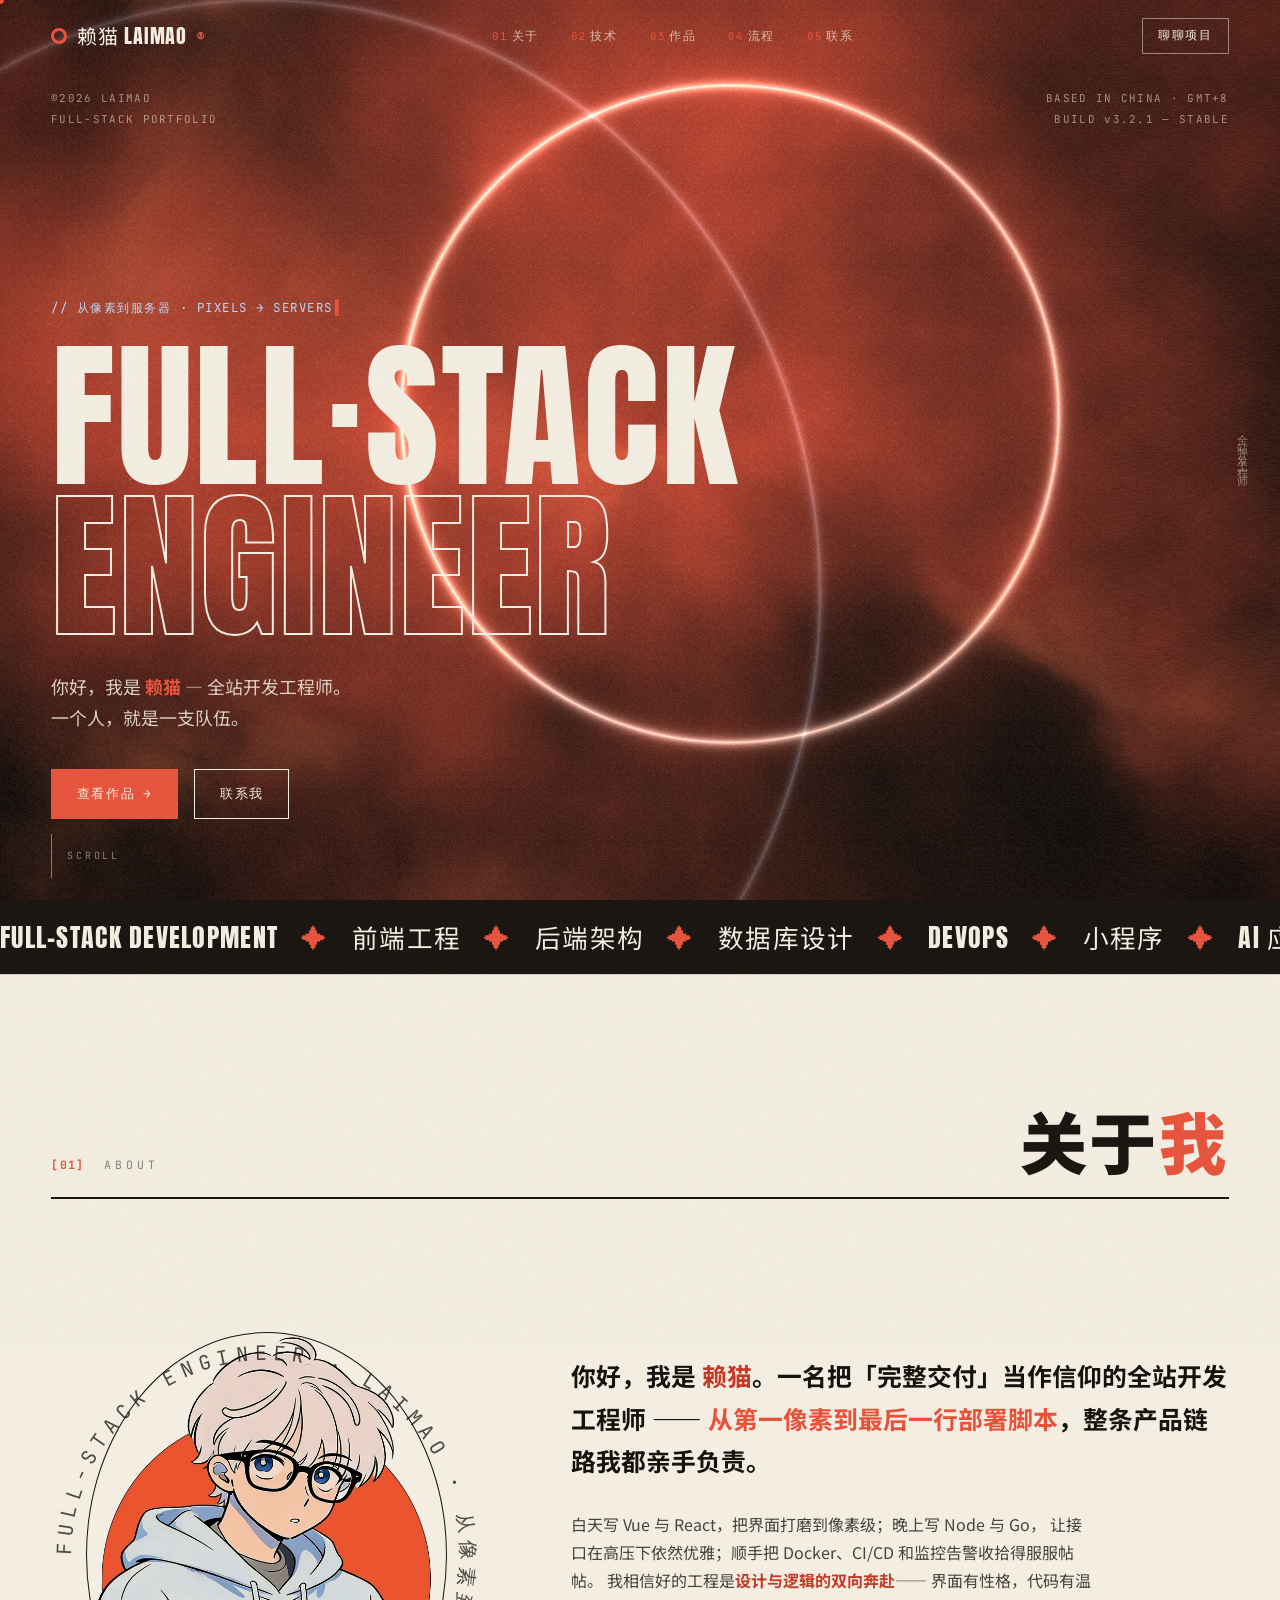
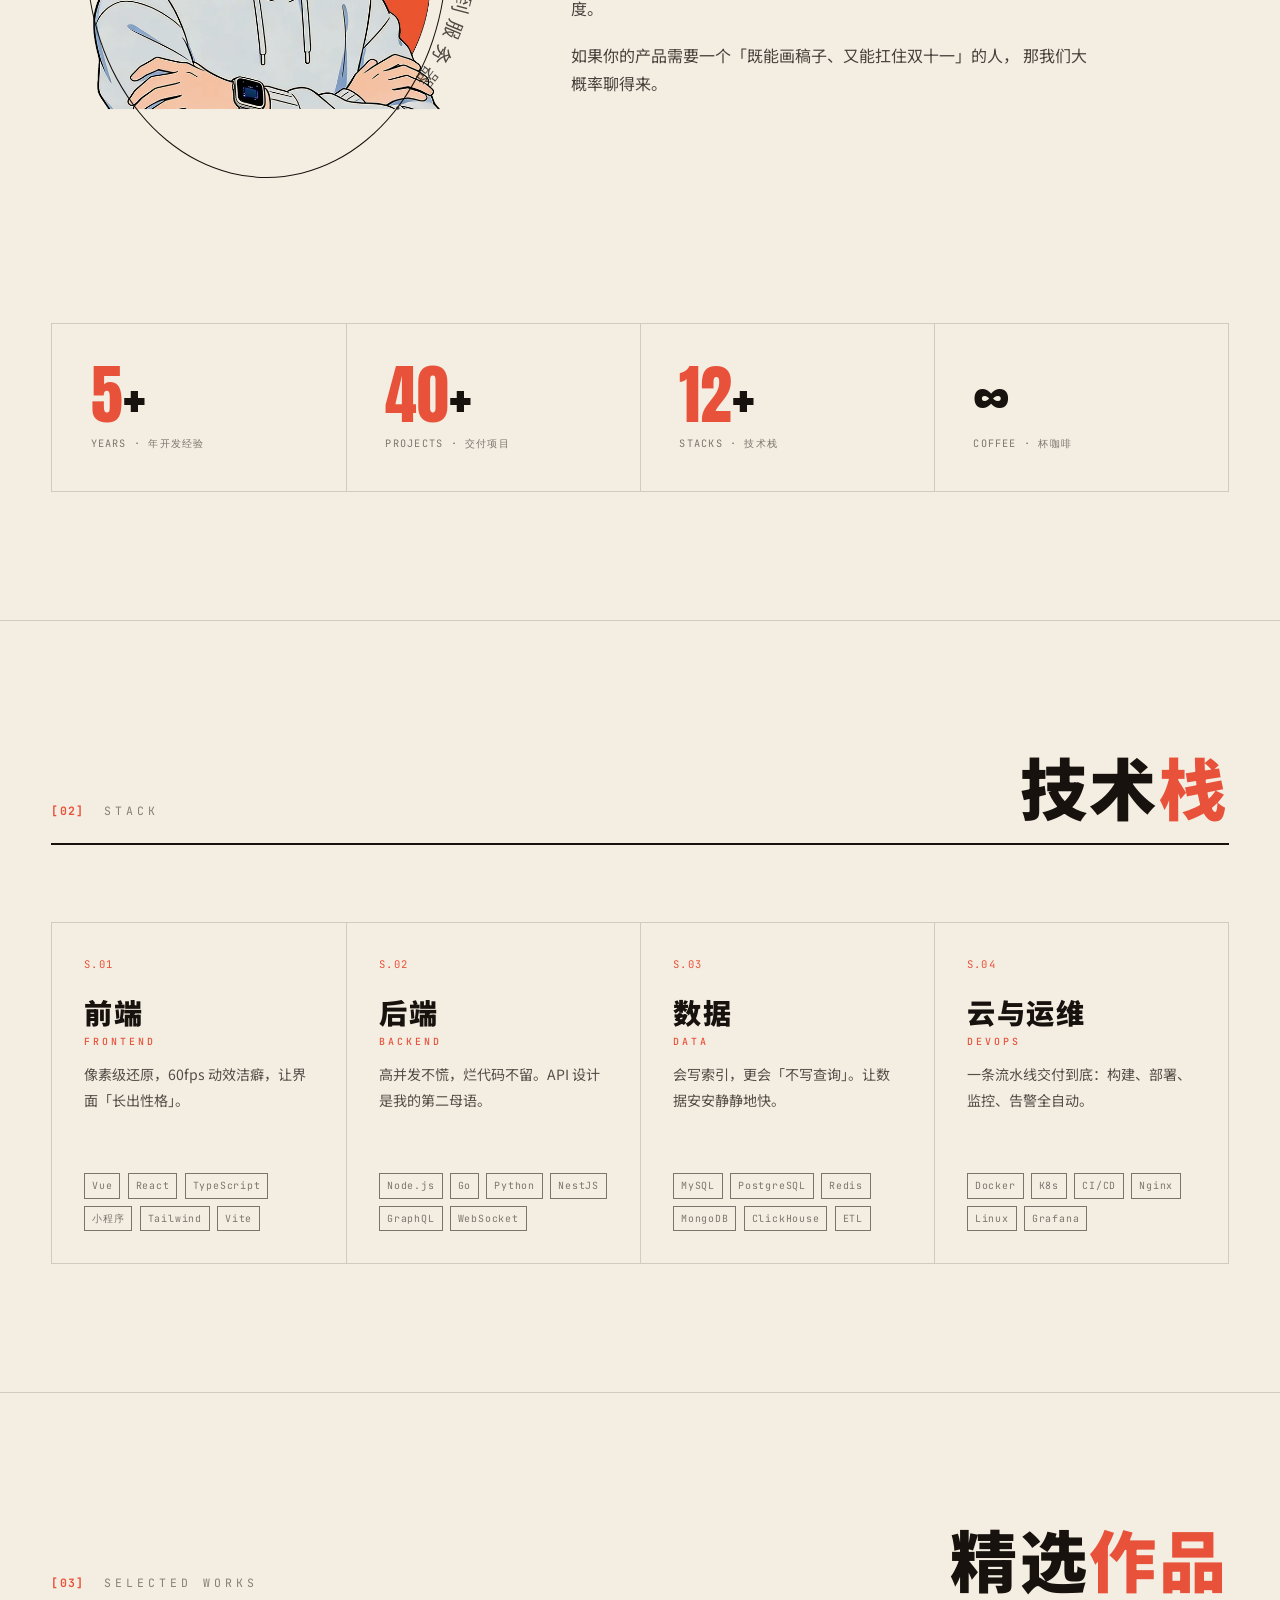
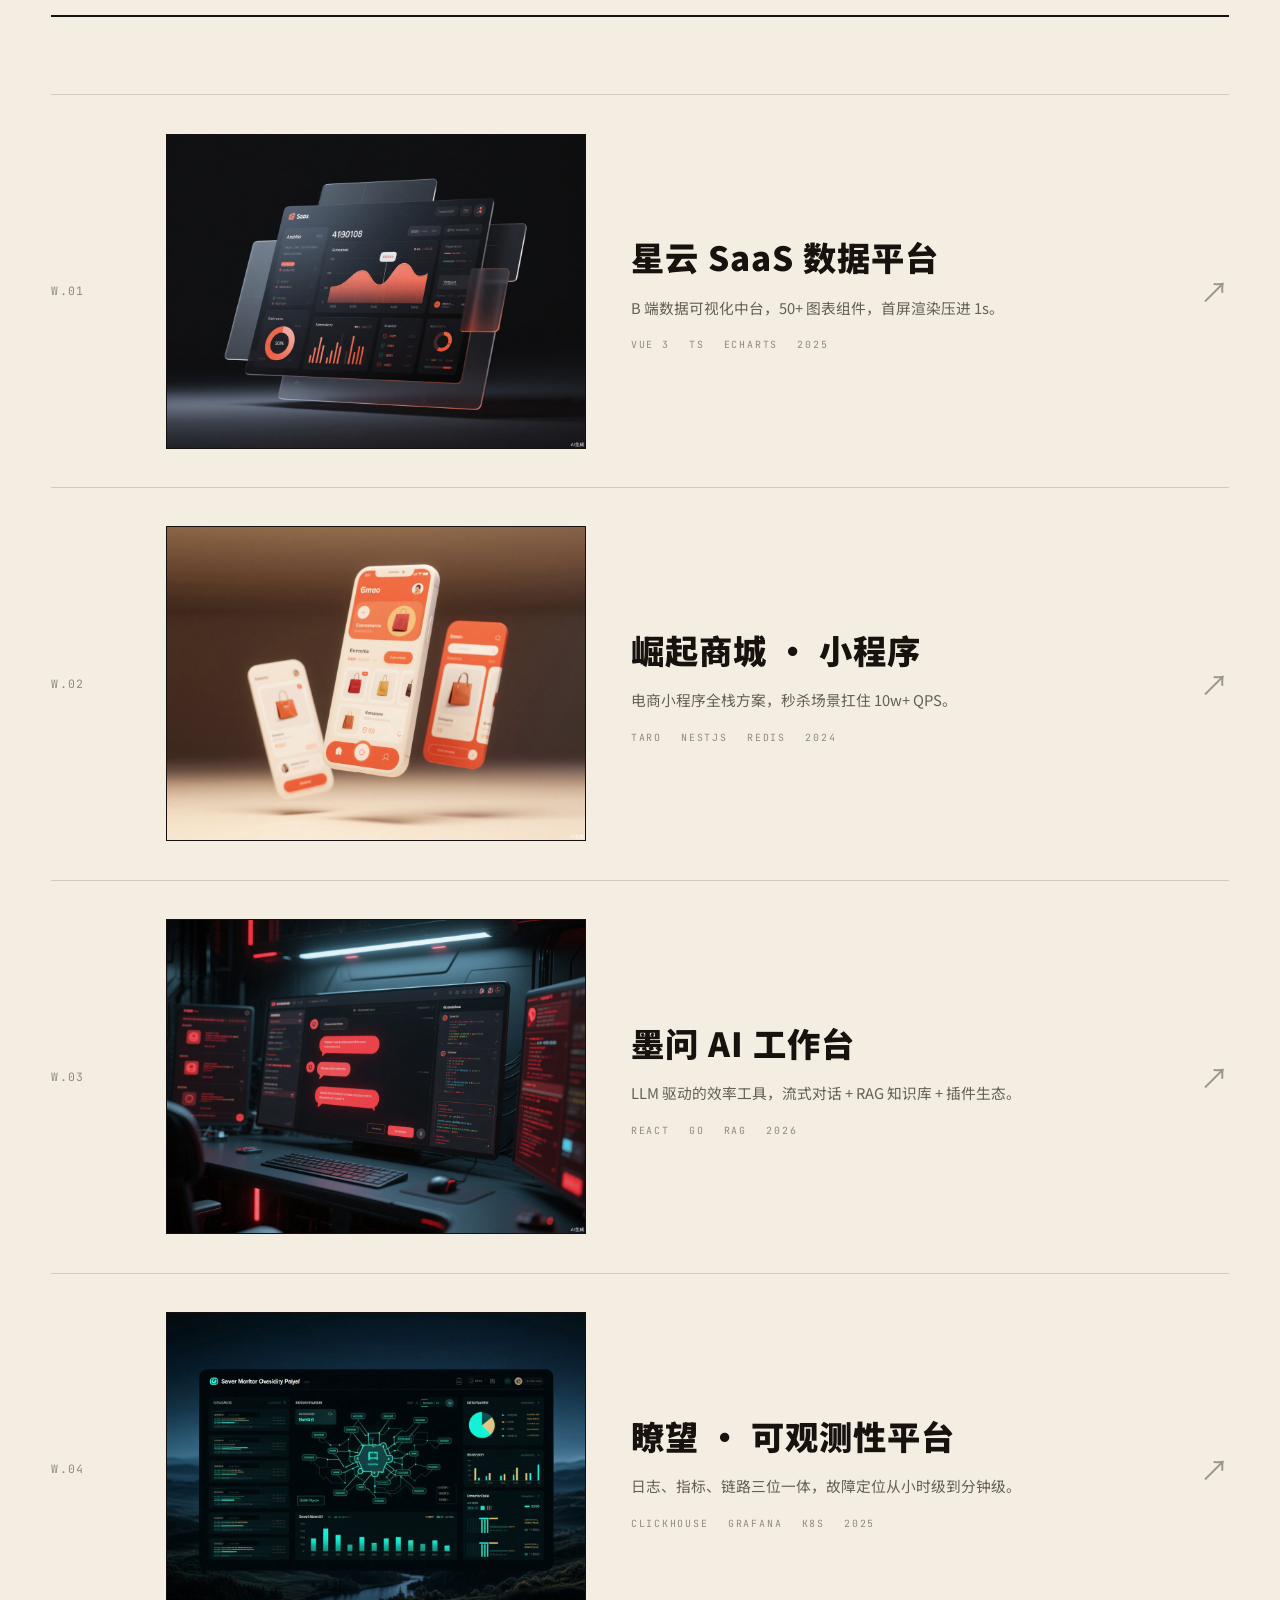
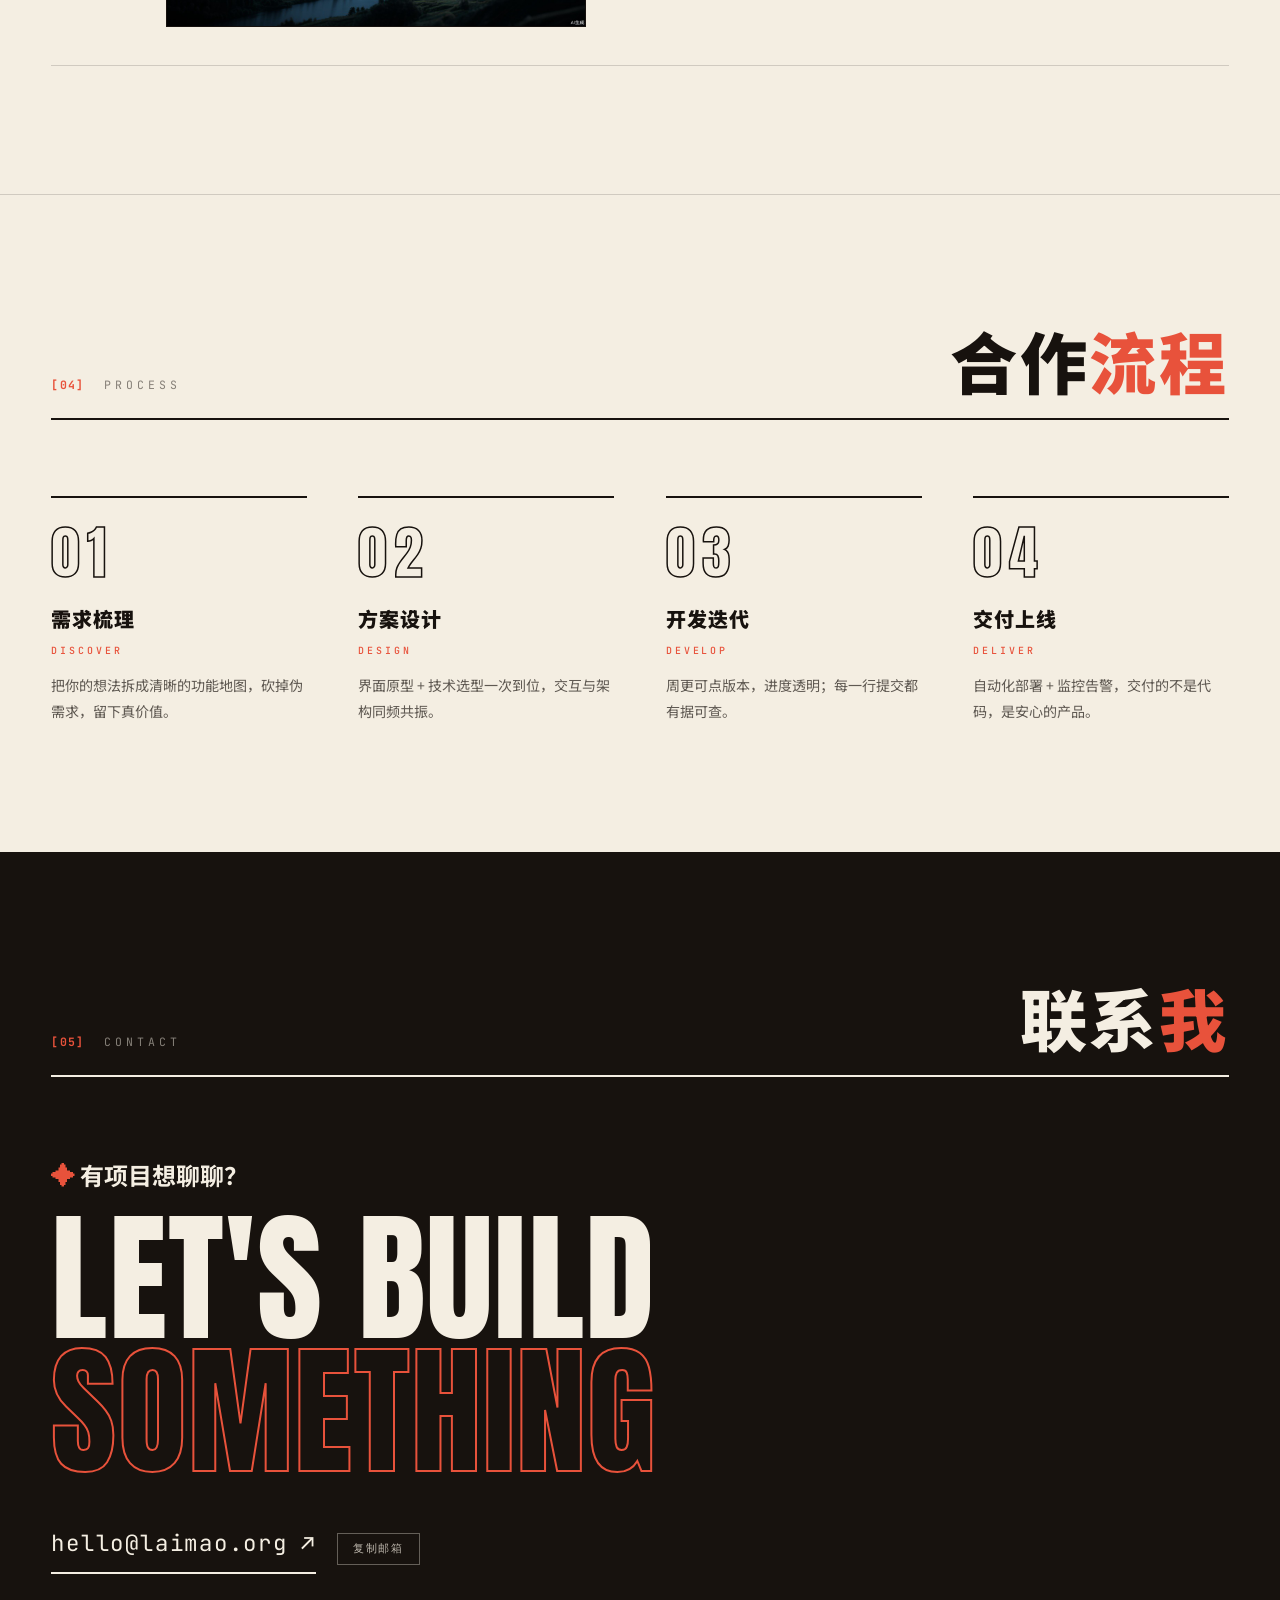
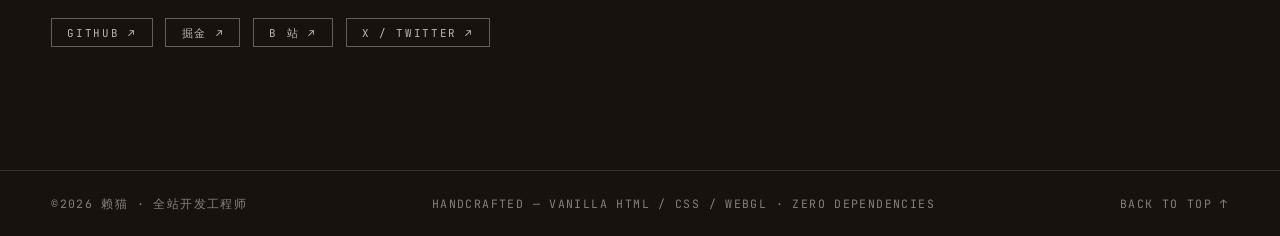
==== commit 499cb540: "Update index.html" ====
--- a/index.html
+++ b/index.html
@@ -8,12 +8,12 @@
   <meta name="theme-color" content="#17120e" />
   <meta property="og:type" content="website" />
   <meta property="og:locale" content="zh_CN" />
-  <meta property="og:title" content="LAIMAO® — 全栈开发工程师 · Full-Stack Engineer" />
+  <meta property="og:title" content="赖猫LAIMAO® — 全栈开发工程师 · Full-Stack Engineer" />
   <meta property="og:description" content="从像素到服务器，一个人就是一支队伍：前端工程、后端架构、数据库设计、DevOps 与 AI 应用。" />
   <!-- TODO: 部署后把 og:image 换成正式域名的绝对 URL -->
   <meta property="og:image" content="/assets/img/work-01.jpg" />
   <meta name="twitter:card" content="summary_large_image" />
-  <meta name="twitter:title" content="LAIMAO® — 全栈开发工程师 · Full-Stack Engineer" />
+  <meta name="twitter:title" content="赖猫LAIMAO® — 全栈开发工程师 · Full-Stack Engineer" />
   <meta name="twitter:description" content="从像素到服务器，一个人就是一支队伍。" />
   <!-- TODO: 确认正式域名，若非 laimao.org 请同步替换 canonical / og:url / og:image -->
   <link rel="canonical" href="https://www.laimao.org/" />
@@ -52,7 +52,7 @@
   <header class="nav" id="nav">
     <a class="nav__brand" href="#top">
       <span class="nav__mark" aria-hidden="true"></span>
-      LAIMAO<sup>®</sup>
+      赖猫 LAIMAO<sup>®</sup>
     </a>
     <nav class="nav__links" id="navLinks" aria-label="主导航">
       <a href="#about" class="nav__link"><em>01</em>关于</a>
@@ -87,7 +87,7 @@
         <span class="hero__line reveal"><span class="hero__stroke reveal--mask">ENGINEER</span></span>
       </h1>
       <p class="hero__sub reveal">
-        你好，我是 <strong>LAIMAO</strong> — 全站开发工程师。<br class="br-mobile" />
+        你好，我是 <strong>赖猫</strong> — 全站开发工程师。<br class="br-mobile" />
         一个人，就是一支队伍。
       </p>
       <div class="hero__actions reveal">
@@ -136,7 +136,7 @@
 
       <div class="about__body">
         <p class="about__lede reveal">
-          你好，我是 <strong>LAIMAO</strong>。一名把「完整交付」当作信仰的全站开发工程师 ——
+          你好，我是 <strong>赖猫</strong>。一名把「完整交付」当作信仰的全站开发工程师 ——
           <em>从第一像素到最后一行部署脚本</em>，整条产品链路我都亲手负责。
         </p>
         <p class="reveal">
